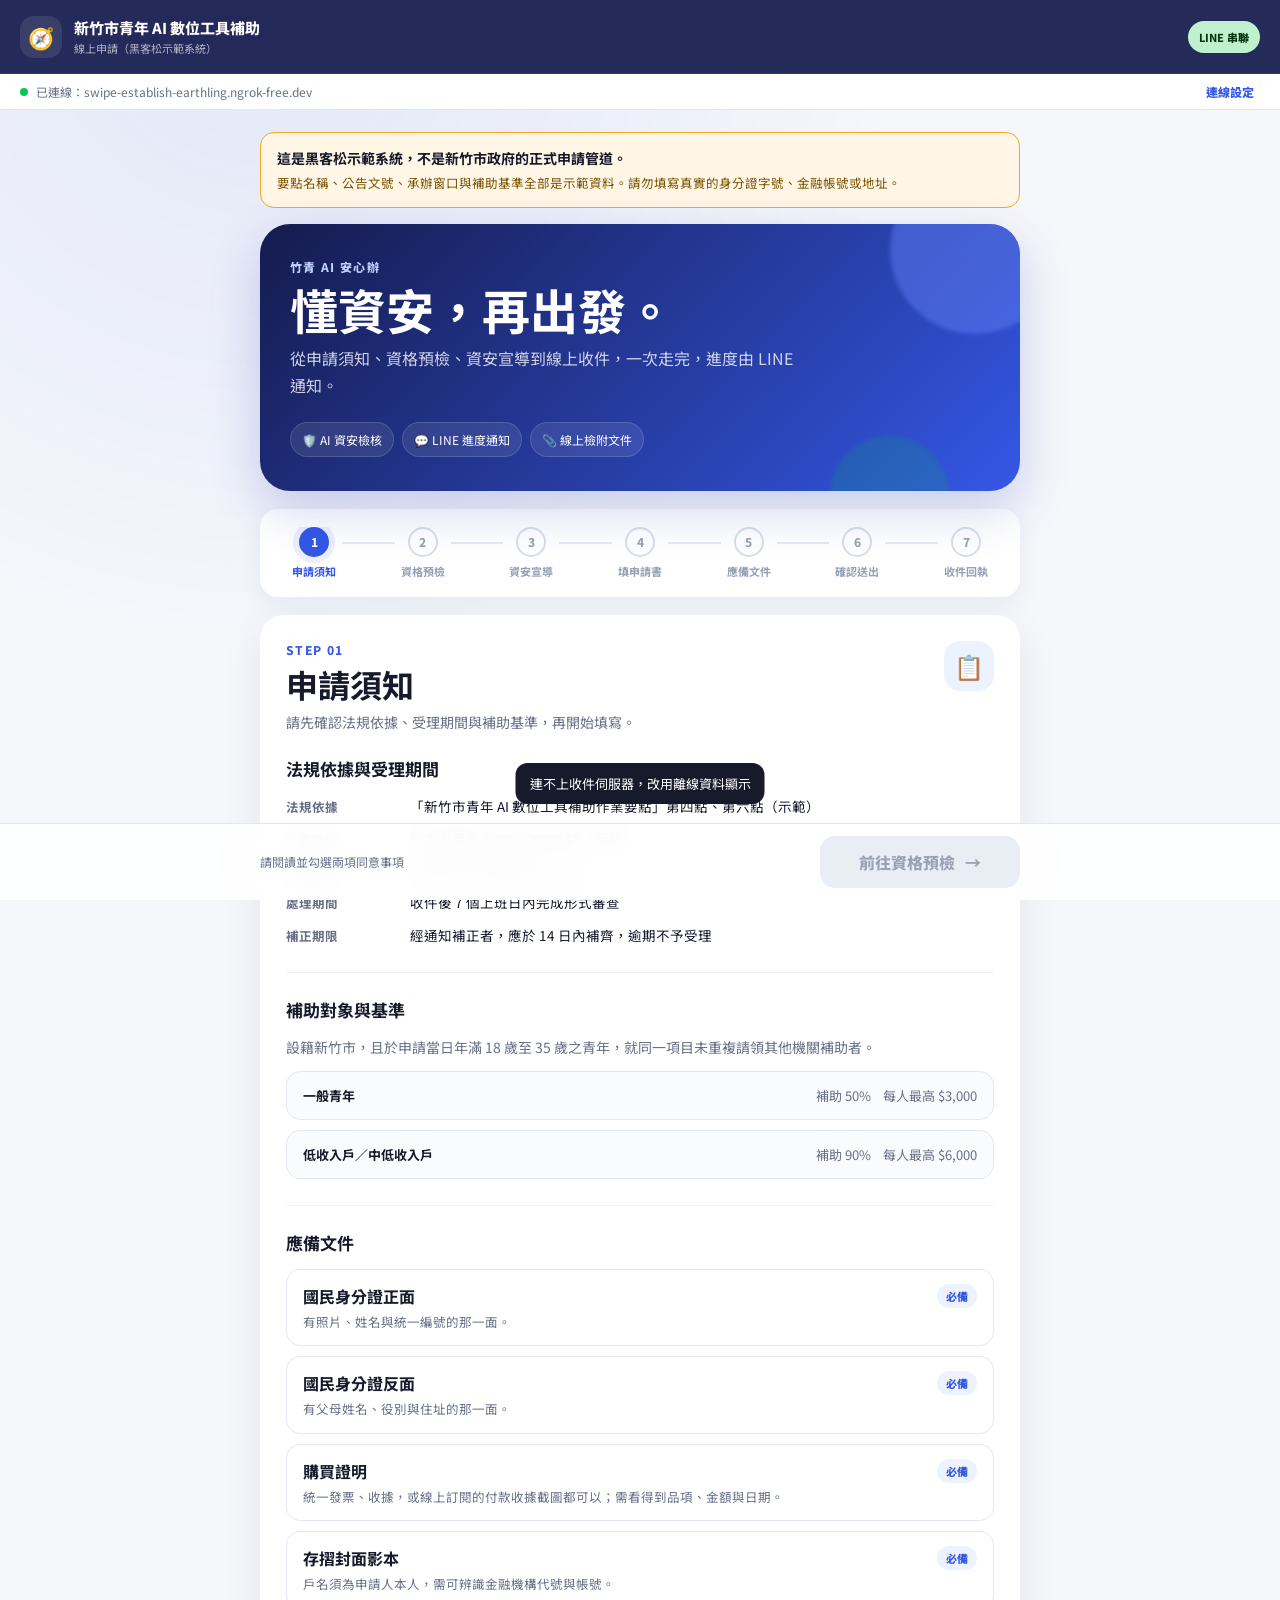
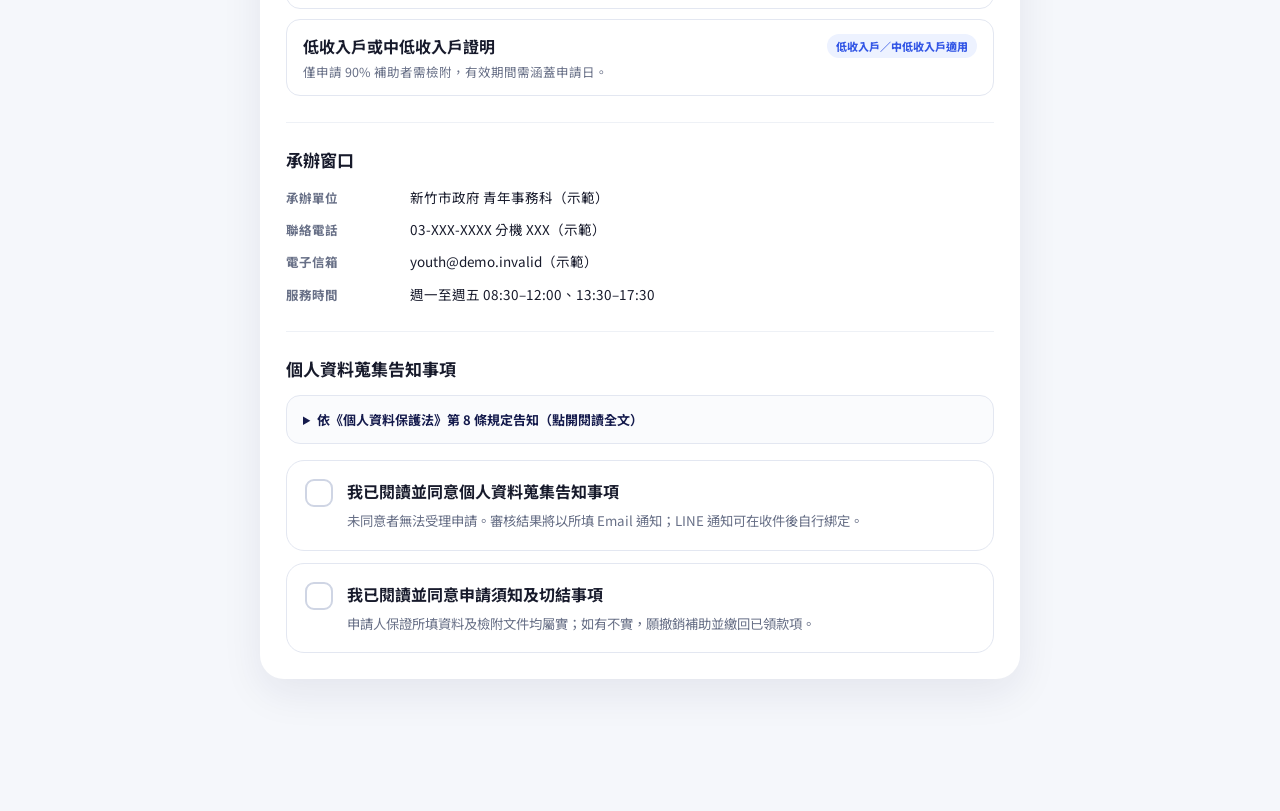
==== subsidy/index.html @ 590ab212 "上傳被伺服器讀過內容退回時，給使用者換一張或堅持送出的路 伺服器現在會讀圖上的文字，判定不是文件就回 422 不收檔。前端要把這件事 講清楚：顯示判讀理由與沒被收下的檔名，並留一個「我確認沒傳錯」的按" ====
<!DOCTYPE html>
<html lang="zh-Hant">
<head>
  <meta charset="UTF-8" />
  <meta name="viewport" content="width=device-width, initial-scale=1.0, viewport-fit=cover" />
  <meta name="theme-color" content="#151B4D" />
  <title>新竹市青年 AI 數位工具補助｜線上申請（示範）</title>
  <link rel="preconnect" href="https://fonts.googleapis.com">
  <link rel="preconnect" href="https://fonts.gstatic.com" crossorigin>
  <link href="https://fonts.googleapis.com/css2?family=Noto+Sans+TC:wght@400;500;600;700;800&display=swap" rel="stylesheet">
  <!-- ?v= 是給 GitHub Pages 用的。它對靜態檔會回 max-age=600，改版後十分鐘內回訪的人
       會拿到「新的 index.html ＋ 快取裡的舊 app.js」：畫面是新的七步流程，跑的卻是舊的
       三步程式，第一頁勾完同意事項按鈕照樣反灰。每次改這兩支檔就把日期一起改掉。 -->
  <link rel="stylesheet" href="./styles.css?v=20260919-ocr-c" />
</head>
<body>
  <div class="app-shell">
    <header class="topbar">
      <div class="brand">
        <div class="brand-mark">🧭</div>
        <div>
          <div class="brand-title">新竹市青年 AI 數位工具補助</div>
          <div class="brand-subtitle">線上申請（黑客松示範系統）</div>
        </div>
      </div>
      <div class="line-pill">LINE 串聯</div>
    </header>

    <!-- 收件伺服器的位址。它跑在承辦端的電腦上、透過 ngrok 對外，網址每次重開都不一樣，
         所以不能寫死在程式裡，要讓現場可以當下改。 -->
    <div class="api-bar">
      <span class="api-dot" id="apiDot"></span>
      <span id="apiStatus">離線展示模式</span>
      <button class="text-btn" id="apiConfigBtn" type="button">連線設定</button>
    </div>

    <main class="main">
      <!-- 這不是新竹市政府的正式服務。這句話放在所有內容之前，而且不可關閉——
           表單長得越像真的，這個提醒就越必要。 -->
      <div class="demo-banner" role="note">
        <strong>這是黑客松示範系統，不是新竹市政府的正式申請管道。</strong>
        <span>要點名稱、公告文號、承辦窗口與補助基準全部是示範資料。請勿填寫真實的身分證字號、金融帳號或地址。</span>
      </div>

      <section class="hero">
        <div class="hero-orb hero-orb-1"></div>
        <div class="hero-orb hero-orb-2"></div>
        <div class="hero-content">
          <div class="eyebrow">竹青 AI 安心辦</div>
          <h1>懂資安，再出發。</h1>
          <p>從申請須知、資格預檢、資安宣導到線上收件，一次走完，進度由 LINE 通知。</p>
          <div class="hero-badges">
            <span>🛡️ AI 資安檢核</span>
            <span>💬 LINE 進度通知</span>
            <span>📎 線上檢附文件</span>
          </div>
        </div>
      </section>

      <section class="progress-card">
        <!-- 七個步驟在手機上放不下，所以這條是可以橫向捲動的，
             而且切換步驟時會把目前這一格捲進視野（見 app.js 的 updateStepper）。 -->
        <div class="stepper" id="stepper">
          <div class="step active" data-step="1">
            <span class="step-dot">1</span>
            <span class="step-label">申請須知</span>
          </div>
          <div class="step-line"></div>
          <div class="step" data-step="2">
            <span class="step-dot">2</span>
            <span class="step-label">資格預檢</span>
          </div>
          <div class="step-line"></div>
          <div class="step" data-step="3">
            <span class="step-dot">3</span>
            <span class="step-label">資安宣導</span>
          </div>
          <div class="step-line"></div>
          <div class="step" data-step="4">
            <span class="step-dot">4</span>
            <span class="step-label">填申請書</span>
          </div>
          <div class="step-line"></div>
          <div class="step" data-step="5">
            <span class="step-dot">5</span>
            <span class="step-label">應備文件</span>
          </div>
          <div class="step-line"></div>
          <div class="step" data-step="6">
            <span class="step-dot">6</span>
            <span class="step-label">確認送出</span>
          </div>
          <div class="step-line"></div>
          <div class="step" data-step="7">
            <span class="step-dot">7</span>
            <span class="step-label">收件回執</span>
          </div>
        </div>
      </section>

      <!-- ================================================================
           STEP 1｜申請須知
           =============================================================== -->
      <section class="panel step-panel active" id="panel-1">
        <div class="panel-header">
          <div>
            <div class="section-kicker">STEP 01</div>
            <h2>申請須知</h2>
            <p>請先確認法規依據、受理期間與補助基準，再開始填寫。</p>
          </div>
          <div class="shield-icon">📋</div>
        </div>

        <div class="form-section">
          <h3>法規依據與受理期間</h3>
          <dl class="fact-list">
            <div><dt>法規依據</dt><dd id="factLegalBasis">—</dd></div>
            <div><dt>公告文號</dt><dd id="factAnnouncement">—</dd></div>
            <div><dt>受理期間</dt><dd id="factWindow">—</dd></div>
            <div><dt>處理期間</dt><dd id="factReviewDays">—</dd></div>
            <div><dt>補正期限</dt><dd id="factCorrection">—</dd></div>
          </dl>
        </div>

        <div class="form-section">
          <h3>補助對象與基準</h3>
          <p class="section-note" id="factEligibility">—</p>
          <div class="grant-table" id="grantTable"></div>
        </div>

        <div class="form-section">
          <h3>應備文件</h3>
          <ul class="doc-brief" id="docBrief"></ul>
        </div>

        <div class="form-section">
          <h3>承辦窗口</h3>
          <dl class="fact-list">
            <div><dt>承辦單位</dt><dd id="factUnit">—</dd></div>
            <div><dt>聯絡電話</dt><dd id="factPhone">—</dd></div>
            <div><dt>電子信箱</dt><dd id="factEmail">—</dd></div>
            <div><dt>服務時間</dt><dd id="factHours">—</dd></div>
          </dl>
        </div>

        <div class="form-section">
          <h3>個人資料蒐集告知事項</h3>
          <!-- 個資法第 8 條規定的五項告知。摺疊起來是為了不讓它把整頁撐長，
               但預設就看得到標題，而且同意勾選在它正下方——不是藏在別的地方。 -->
          <details class="legal-block">
            <summary>依《個人資料保護法》第 8 條規定告知（點開閱讀全文）</summary>
            <ol>
              <li><strong>蒐集之目的：</strong>辦理「新竹市青年 AI 數位工具補助」之資格審查、文件審查、核銷、撥款、統計分析及後續聯繫。</li>
              <li><strong>個人資料之類別：</strong>姓名、國民身分證統一編號、出生年月日、戶籍及通訊地址、行動電話、電子郵件、金融機構帳戶資料，以及申請人自行檢附之證明文件。</li>
              <li><strong>利用之期間、地區、對象及方式：</strong>於上述蒐集目的之存續期間內，在中華民國境內，由承辦機關及其委外單位，以電子或紙本方式處理及利用。</li>
              <li><strong>當事人得行使之權利：</strong>依本法第 3 條規定，得向承辦機關請求查詢、閱覽、製給複製本、補充或更正、停止蒐集處理利用，或請求刪除。</li>
              <li><strong>不提供之影響：</strong>本案件之審查以上述資料為必要，未提供或提供不完整者，將致無法受理申請。</li>
            </ol>
            <p class="legal-note">本頁為示範系統，上述內容僅供展示流程之用，不具法律效力。</p>
          </details>

          <div class="check-list">
            <label class="check-card">
              <input type="checkbox" id="consentPrivacy" />
              <span class="check-box">✓</span>
              <span>
                <strong>我已閱讀並同意個人資料蒐集告知事項</strong>
                <small>未同意者無法受理申請。審核結果將以所填 Email 通知；LINE 通知可在收件後自行綁定。</small>
              </span>
            </label>

            <label class="check-card">
              <input type="checkbox" id="consentTerms" />
              <span class="check-box">✓</span>
              <span>
                <strong>我已閱讀並同意申請須知及切結事項</strong>
                <small>申請人保證所填資料及檢附文件均屬實；如有不實，願撤銷補助並繳回已領款項。</small>
              </span>
            </label>
          </div>
        </div>
      </section>

      <!-- ================================================================
           STEP 2｜資格預檢
           =============================================================== -->
      <section class="panel step-panel" id="panel-2">
        <div class="panel-header">
          <div>
            <div class="section-kicker">STEP 02</div>
            <h2>資格預檢</h2>
            <p>先確認你符合資格，再花時間填整份申請書。</p>
          </div>
          <div class="shield-icon">✅</div>
        </div>

        <div class="form-section">
          <h3>基本條件</h3>
          <div class="form-grid">
            <label class="field">
              <span>出生年月日</span>
              <input id="birthInput" type="date" autocomplete="bday">
              <small class="field-hint" id="ageHint">以申請當日足歲計算。</small>
            </label>
            <label class="field">
              <span>戶籍縣市</span>
              <select id="cityInput">
                <option value="">請選擇</option>
                <option value="新竹市">新竹市</option>
                <option value="__other__">其他縣市</option>
              </select>
              <small class="field-hint">本計畫限設籍新竹市之青年申請。</small>
            </label>
          </div>

          <div class="form-grid" id="districtRow">
            <label class="field">
              <span>戶籍行政區</span>
              <select id="districtInput">
                <option value="">請選擇</option>
              </select>
            </label>
            <div></div>
          </div>
        </div>

        <div class="form-section">
          <h3>切結事項</h3>
          <div class="check-list">
            <label class="check-card">
              <input type="checkbox" id="noDuplicate" />
              <span class="check-box">✓</span>
              <span>
                <strong>未重複請領</strong>
                <small>本人就同一項目未向其他機關（構）申請或領取性質相同之補助。</small>
              </span>
            </label>
          </div>
        </div>

        <div class="eligibility-result" id="eligibilityResult">
          <div class="result-icon">🔎</div>
          <div>
            <span>資格預檢</span>
            <strong id="eligibilityHeadline">請先完成上方欄位</strong>
            <ul class="failure-list" id="eligibilityFailures"></ul>
          </div>
        </div>
      </section>

      <!-- ================================================================
           STEP 3｜資安宣導與 AI 安全三問
           =============================================================== -->
      <section class="panel step-panel" id="panel-3">
        <div class="panel-header">
          <div>
            <div class="section-kicker">STEP 03</div>
            <h2>先花 20 秒，保護你的資料</h2>
            <p>看完宣導並答對 AI 安全三問後，才能進入申請書。</p>
          </div>
          <div class="shield-icon">🛡️</div>
        </div>

        <div class="video-card">
          <div class="video-frame" id="videoFrame">
            <video id="awarenessVideo" playsinline preload="metadata" controls>
              <source src="./assets/security-awareness.mp4?v=20260918-a" type="video/mp4">
            </video>

            <div class="video-placeholder" id="videoPlaceholder">
              <div class="placeholder-mascot">🧭</div>
              <div class="placeholder-title">AI 資安宣導影片</div>
              <div class="placeholder-copy">影片載入失敗（找不到 <strong>assets/security-awareness.mp4</strong>，或網路中斷）。<br>可以先用下面的計時完成這一步。</div>
              <button class="ghost-btn" id="demoPlayBtn" type="button">沒有影片？使用 20 秒 Demo 計時</button>
            </div>

            <!--
              播完之後蓋在影片上的「最後一幀」。<video> 自己播完會停在哪一幀，各家瀏覽器
              並不一致（iOS Safari 退出全螢幕後可能回到第一幀或變黑），所以不靠它——
              ended 時把當下畫面畫進這張 canvas，直接蓋住，畫面就一定凍在那裡。

              位置要排在 placeholder 之後：兩個都是 position:absolute 且沒有 z-index，
              疊放順序就看 DOM 先後，排前面會被 placeholder 蓋掉。
            -->
            <canvas class="video-freeze" id="videoFreeze" hidden></canvas>
          </div>

          <div class="watch-status">
            <div class="watch-copy">
              <span id="watchLabel">尚未完成觀看</span>
              <strong id="watchTimer">00 / 20 秒</strong>
            </div>
            <div class="progress-track">
              <div class="progress-fill" id="watchProgress"></div>
            </div>
          </div>
        </div>

        <div class="form-section">
          <h3>AI 安全三問</h3>
          <p class="quiz-intro">三題都答對才能進入申請書。答錯可以直接改選。</p>

          <!--
            這三個 checkbox 是關卡的真正依據：app.js 讀 `.security-check`，
            三個都打勾才把 state.securityComplete 設成 true。答對第 N 題就由
            security-quiz.js 幫第 N 個打勾並派發 change。

            **刻意保留而不是改 app.js**：草稿存檔（securityChecks 陣列）、
            「重新填寫」的清空、syncFromDom 的重算全部沿用既有路徑，
            測驗層可以整個拿掉而流程不受影響。使用者不會看到它們。
          -->
          <div class="security-gate" hidden>
            <input type="checkbox" class="security-check" tabindex="-1" aria-hidden="true" />
            <input type="checkbox" class="security-check" tabindex="-1" aria-hidden="true" />
            <input type="checkbox" class="security-check" tabindex="-1" aria-hidden="true" />
          </div>

          <ol class="quiz-list" id="securityQuiz">
            <li class="quiz-item" data-answer="B" data-explain="已經公開的內容風險較低；未公開、涉及個資或機密的資料一旦送進公開的 AI 服務，就可能被保存或用於模型訓練。">
              <p class="quiz-question"><span class="quiz-number">第 1 題</span>哪些資料不適合直接上傳公開生成式 AI？</p>
              <div class="quiz-options">
                <label class="quiz-option">
                  <input type="radio" name="securityQuiz1" value="A">
                  <span class="quiz-key" aria-hidden="true">A</span>
                  <span class="quiz-text">已公開的活動文宣</span>
                </label>
                <label class="quiz-option">
                  <input type="radio" name="securityQuiz1" value="B">
                  <span class="quiz-key" aria-hidden="true">B</span>
                  <span class="quiz-text">未公開專案、個資或機密文件</span>
                </label>
                <label class="quiz-option">
                  <input type="radio" name="securityQuiz1" value="C">
                  <span class="quiz-key" aria-hidden="true">C</span>
                  <span class="quiz-text">自己寫的公開貼文</span>
                </label>
              </div>
              <p class="quiz-feedback" role="status"></p>
            </li>

            <li class="quiz-item" data-answer="C" data-explain="速度與介面是使用體驗，不影響風險。真正要先確認的是資料安全、工具來源可信度，以及所屬單位的使用規範。">
              <p class="quiz-question"><span class="quiz-number">第 2 題</span>使用 AI 工具前，最重要的是先確認什麼？</p>
              <div class="quiz-options">
                <label class="quiz-option">
                  <input type="radio" name="securityQuiz2" value="A">
                  <span class="quiz-key" aria-hidden="true">A</span>
                  <span class="quiz-text">AI 回答速度快不快</span>
                </label>
                <label class="quiz-option">
                  <input type="radio" name="securityQuiz2" value="B">
                  <span class="quiz-key" aria-hidden="true">B</span>
                  <span class="quiz-text">介面看起來漂不漂亮</span>
                </label>
                <label class="quiz-option">
                  <input type="radio" name="securityQuiz2" value="C">
                  <span class="quiz-key" aria-hidden="true">C</span>
                  <span class="quiz-text">資料是否安全、工具來源是否可信、使用規範是否清楚</span>
                </label>
              </div>
              <p class="quiz-feedback" role="status"></p>
            </li>

            <li class="quiz-item" data-answer="B" data-explain="AI 的語氣流暢不等於內容正確。重要資訊仍要查證來源，也要確認是否涉及著作權、肖像或商標等授權限制。">
              <p class="quiz-question"><span class="quiz-number">第 3 題</span>AI 產生的內容看起來很完整，可以直接使用嗎？</p>
              <div class="quiz-options">
                <label class="quiz-option">
                  <input type="radio" name="securityQuiz3" value="A">
                  <span class="quiz-key" aria-hidden="true">A</span>
                  <span class="quiz-text">可以，只要 AI 很有信心</span>
                </label>
                <label class="quiz-option">
                  <input type="radio" name="securityQuiz3" value="B">
                  <span class="quiz-key" aria-hidden="true">B</span>
                  <span class="quiz-text">不一定，重要內容仍要查證來源與授權</span>
                </label>
                <label class="quiz-option">
                  <input type="radio" name="securityQuiz3" value="C">
                  <span class="quiz-key" aria-hidden="true">C</span>
                  <span class="quiz-text">可以，只要沒有錯字</span>
                </label>
              </div>
              <p class="quiz-feedback" role="status"></p>
            </li>
          </ol>

          <div class="security-result" id="securityResult">
            <div class="result-icon">🛡️</div>
            <div>
              <span>AI 安全檢核</span>
              <strong>尚未完成</strong>
            </div>
          </div>
        </div>
      </section>

      <!-- ================================================================
           STEP 4｜申請書
           =============================================================== -->
      <section class="panel step-panel" id="panel-4">
        <div class="panel-header">
          <div>
            <div class="section-kicker">STEP 04</div>
            <h2>補助申請書</h2>
            <p>標示 <span class="req-mark">*</span> 者為必填。資料僅用於本案審查。</p>
          </div>
          <div class="line-login">✓ 已透過 LINE 登入</div>
        </div>

        <div class="privacy-callout">
          <span>🔒</span>
          <div>
            <strong>身分證字號、金融帳號與門牌不會被保存</strong>
            <p>伺服器只驗證格式與檢查碼，寫進資料庫的是遮蔽碼（例如 A12****789、700-******5678、新竹市東區○○○）。即使如此，這是示範系統，請填寫假資料。</p>
          </div>
        </div>

        <div class="form-section">
          <h3>申請人基本資料</h3>
          <div class="form-grid">
            <label class="field">
              <span>姓名 <span class="req-mark">*</span></span>
              <input id="nameInput" type="text" placeholder="請輸入姓名" autocomplete="name">
            </label>
            <label class="field">
              <span>國民身分證統一編號 <span class="req-mark">*</span></span>
              <input id="idInput" type="text" placeholder="A123456789" maxlength="10" autocapitalize="characters" spellcheck="false">
              <small class="field-hint" id="idHint">會即時檢查檢查碼，不會被保存。</small>
            </label>
            <label class="field">
              <span>行動電話 <span class="req-mark">*</span></span>
              <input id="phoneInput" type="tel" placeholder="09XX XXX XXX" autocomplete="tel">
            </label>
            <label class="field">
              <span>電子郵件 <span class="req-mark">*</span></span>
              <input id="emailInput" type="email" placeholder="you@example.com" autocomplete="email" spellcheck="false">
            </label>
          </div>
        </div>

        <div class="form-section">
          <h3>戶籍地址</h3>
          <div class="form-grid">
            <label class="field">
              <span>縣市</span>
              <input id="residenceCity" type="text" readonly>
              <small class="field-hint">沿用資格預檢填寫的縣市。</small>
            </label>
            <label class="field">
              <span>行政區</span>
              <input id="residenceDistrict" type="text" readonly>
            </label>
          </div>
          <label class="field field-wide">
            <span>詳細地址（路、段、巷、號、樓） <span class="req-mark">*</span></span>
            <input id="residenceDetail" type="text" placeholder="中央路 100 號 5 樓" autocomplete="street-address">
          </label>
        </div>

        <div class="form-section">
          <h3>通訊地址</h3>
          <div class="check-list">
            <label class="check-card compact">
              <input type="checkbox" id="mailingSame" checked />
              <span class="check-box">✓</span>
              <span><strong>同戶籍地址</strong></span>
            </label>
          </div>

          <div id="mailingFields" hidden>
            <div class="form-grid">
              <label class="field">
                <span>縣市 <span class="req-mark">*</span></span>
                <input id="mailingCity" type="text" placeholder="新竹市">
              </label>
              <label class="field">
                <span>鄉鎮市區 <span class="req-mark">*</span></span>
                <input id="mailingDistrict" type="text" placeholder="東區">
              </label>
            </div>
            <label class="field field-wide">
              <span>詳細地址 <span class="req-mark">*</span></span>
              <input id="mailingDetail" type="text" placeholder="光復路一段 1 號">
            </label>
          </div>
        </div>

        <div class="form-section">
          <h3>撥款帳戶</h3>
          <div class="form-grid">
            <label class="field">
              <span>金融機構代號（3 碼） <span class="req-mark">*</span></span>
              <input id="bankCode" type="text" inputmode="numeric" maxlength="3" placeholder="700">
              <small class="field-hint">例：700 中華郵政、004 臺灣銀行、822 中國信託。</small>
            </label>
            <label class="field">
              <span>帳號（10–16 碼） <span class="req-mark">*</span></span>
              <input id="bankAccount" type="text" inputmode="numeric" maxlength="20" placeholder="0012345678">
              <small class="field-hint" id="bankHint">不會被保存，只留末四碼供承辦核對。</small>
            </label>
          </div>

          <div class="check-list">
            <label class="check-card compact">
              <input type="checkbox" id="bankSelf" />
              <span class="check-box">✓</span>
              <span>
                <strong>本帳戶戶名為申請人本人 <span class="req-mark">*</span></strong>
                <small>補助款僅得匯入申請人本人帳戶。</small>
              </span>
            </label>
          </div>
        </div>

        <div class="form-section">
          <h3>補助身分別</h3>
          <div class="qualification-grid">
            <label class="qual-card active">
              <input type="radio" name="qualification" value="general" checked>
              <div class="qual-top">
                <span class="radio-ui"></span>
                <strong id="qualGeneralLabel">一般青年</strong>
              </div>
              <div class="qual-value" id="qualGeneralRate">補助 50%</div>
              <small id="qualGeneralCap">每人最高 NT$3,000</small>
            </label>

            <label class="qual-card">
              <input type="radio" name="qualification" value="lowincome">
              <div class="qual-top">
                <span class="radio-ui"></span>
                <strong id="qualLowLabel">低收入戶／中低收入戶</strong>
              </div>
              <div class="qual-value" id="qualLowRate">補助 90%</div>
              <small id="qualLowCap">每人最高 NT$6,000</small>
            </label>
          </div>
          <p class="section-note">選擇低收入戶／中低收入戶者，須於下一步檢附有效期間涵蓋申請日的證明文件。</p>
        </div>

        <div class="form-section">
          <h3>補助標的</h3>
          <div class="form-grid">
            <label class="field">
              <span>工具名稱 <span class="req-mark">*</span></span>
              <input id="toolInput" type="text" placeholder="例：Adobe Creative Cloud">
            </label>
            <label class="field">
              <span>購買金額（NT$） <span class="req-mark">*</span></span>
              <input id="amountInput" type="number" min="0" step="100" placeholder="4000">
            </label>
          </div>

          <div class="estimate-card">
            <div>
              <span>預估補助</span>
              <small id="estimateRule">一般青年｜50%，最高 NT$3,000</small>
            </div>
            <strong id="estimateAmount">NT$0</strong>
          </div>
          <p class="section-note">預估金額僅供參考，實際核定金額以承辦機關審查結果為準。</p>
        </div>
      </section>

      <!-- ================================================================
           STEP 5｜應備文件
           =============================================================== -->
      <section class="panel step-panel" id="panel-5">
        <div class="panel-header">
          <div>
            <div class="section-kicker">STEP 05</div>
            <h2>檢附應備文件</h2>
            <p id="uploadLimitNote">支援 JPG、PNG、PDF，單檔最大 5 MB。</p>
          </div>
          <div class="shield-icon">📎</div>
        </div>

        <!-- 缺件不擋送出：政府流程是先收件、再形式審查，缺的走補正。
             所以這裡的訊息是「會通知你補」，不是「不准送出」。 -->
        <div class="info-callout">
          <span>💡</span>
          <div>
            <strong>現在缺件也可以送出</strong>
            <p>收件後會進行形式審查，缺漏文件將另行通知限期補正。先送出可以確定收件時間。</p>
          </div>
        </div>

        <div class="upload-list" id="uploadList"></div>

        <div class="upload-offline" id="uploadOffline" hidden>
          <span>⚠️</span>
          <p>尚未連線到收件伺服器，目前無法上傳檔案。你仍可以繼續送出申請，文件之後再補。</p>
        </div>
      </section>

      <!-- ================================================================
           STEP 6｜確認送出
           =============================================================== -->
      <section class="panel step-panel" id="panel-6">
        <div class="panel-header">
          <div>
            <div class="section-kicker">STEP 06</div>
            <h2>確認申請內容</h2>
            <p>送出後即完成收件，內容需更正請聯繫承辦窗口。</p>
          </div>
          <div class="shield-icon">🔍</div>
        </div>

        <div class="review" id="review"></div>

        <div class="submit-error" id="submitError" hidden>
          <span>⚠️</span>
          <div>
            <strong>尚未送出</strong>
            <p id="submitErrorText"></p>
          </div>
        </div>

        <div class="check-list">
          <label class="check-card">
            <input type="checkbox" id="finalConfirm" />
            <span class="check-box">✓</span>
            <span>
              <strong>我確認以上內容正確無誤</strong>
              <small>申請人保證所填資料及檢附文件均屬實。</small>
            </span>
          </label>
        </div>
      </section>

      <!-- ================================================================
           STEP 7｜收件回執
           =============================================================== -->
      <section class="panel step-panel" id="panel-7">
        <div class="success-wrap">
          <div class="success-icon">✓</div>
          <div class="section-kicker">收件完成</div>
          <h2>已完成收件</h2>
          <p>收件不等於受理。承辦人員完成形式審查後，將透過 LINE 通知審查結果。</p>

          <!-- 收件回執。這一塊是可以列印的（styles.css 的 @media print 只留它）。 -->
          <div class="receipt" id="receipt">
            <div class="receipt-head">
              <div>
                <div class="receipt-title" id="receiptProgram">新竹市青年 AI 數位工具補助</div>
                <div class="receipt-sub">線上申請收件回執（示範）</div>
              </div>
              <div class="receipt-stamp">收件</div>
            </div>

            <dl class="fact-list">
              <div><dt>案件編號</dt><dd><strong id="caseNumber">—</strong> <button id="copyCaseBtn" class="text-btn" type="button">複製</button></dd></div>
              <div><dt>收件時間</dt><dd id="receivedAt">—</dd></div>
              <div><dt>目前狀態</dt><dd id="receiptStatus">—</dd></div>
              <div><dt>預計審查完成</dt><dd id="reviewDue">—</dd></div>
              <div><dt>申請標的</dt><dd id="receiptTool">—</dd></div>
              <div><dt>預估補助金額</dt><dd id="receiptGrant">—</dd></div>
              <div><dt>已收文件</dt><dd id="receiptDocs">—</dd></div>
              <div><dt>尚待補正</dt><dd id="receiptMissing">—</dd></div>
              <div><dt>承辦窗口</dt><dd id="receiptContact">—</dd></div>
            </dl>

            <p class="receipt-note">
              預計審查完成日僅計算上班日，未扣除國定假日，實際以承辦機關通知為準。
              本回執由示範系統產生，不具公文效力。
            </p>
          </div>

          <div class="receipt-actions">
            <button class="secondary-btn" id="printBtn" type="button">列印／存成 PDF</button>
          </div>

          <div class="timeline-card">
            <h3>後續流程</h3>
            <div class="timeline">
              <div class="timeline-row done">
                <span class="timeline-dot">✓</span>
                <div>
                  <strong>已收件</strong>
                  <small>系統已記錄收件時間與案件編號</small>
                </div>
              </div>
              <div class="timeline-row active">
                <span class="timeline-dot"></span>
                <div>
                  <strong>形式審查</strong>
                  <small>承辦人員檢核資格與應備文件；缺件將通知限期補正</small>
                </div>
              </div>
              <div class="timeline-row">
                <span class="timeline-dot"></span>
                <div>
                  <strong>核定與核銷</strong>
                  <small>審查通過後核定補助金額並辦理核銷</small>
                </div>
              </div>
              <div class="timeline-row">
                <span class="timeline-dot"></span>
                <div>
                  <strong>撥款</strong>
                  <small>撥入申請人本人帳戶，並由 LINE 發送通知</small>
                </div>
              </div>
            </div>
          </div>

          <div class="line-notice">
            <span class="line-bubble">LINE</span>
            <div>
              <strong>不用一直回來查</strong>
              <p>在 LINE 上輸入案件編號即可查詢進度；狀態有更新時也會主動通知你。</p>
            </div>
          </div>

          <button class="secondary-btn" id="restartBtn" type="button">重新體驗 Demo</button>
        </div>
      </section>
    </main>

    <footer class="sticky-footer">
      <div class="footer-inner">
        <button class="back-btn" id="backBtn" type="button" hidden>← 上一步</button>
        <div class="footer-status">
          <span id="footerStatus">請先閱讀申請須知並勾選同意</span>
        </div>
        <button class="primary-btn" id="nextBtn" type="button" disabled>
          <span id="nextBtnText">下一步</span>
          <span>→</span>
        </button>
      </div>
    </footer>
  </div>

  <div class="toast" id="toast"></div>

  <!-- 提供 app.js 的 uploadDocument() 所用的 UploadImageCheck。 -->
  <script src="./image-check.js?v=20260919-ocr-c"></script>
  <script src="./app.js?v=20260919-ocr-c"></script>
  <!-- 掛在 app.js 之後：遮蔽層只包住既有的 input，不改值，拿掉也不影響表單流程。 -->
  <script src="./demo-mask.js?v=20260919-ocr-c"></script>
  <!-- 掛在 app.js 之後：只改 STEP 3 的畫面，關卡仍由 app.js 讀 .security-check 決定。 -->
  <script src="./security-quiz.js?v=20260919-ocr-c"></script>
</body>
</html>
---- subsidy/styles.css ----
:root {
  --navy: #151B4D;
  --navy-2: #202A72;
  --blue: #3457E6;
  --blue-2: #2444C8;
  --line: #06C755;
  --bg: #F5F7FB;
  --surface: #FFFFFF;
  --text: #171A2B;
  --muted: #687087;
  --border: #E3E7F1;
  --danger: #E5484D;
  --warning: #F5A623;
  --success-soft: #EAF9F0;
  --blue-soft: #EDF2FF;
  --radius-xl: 24px;
  --radius-lg: 18px;
  --radius-md: 14px;
  --shadow: 0 14px 40px rgba(21, 27, 77, 0.08);
  --shadow-soft: 0 8px 24px rgba(21, 27, 77, 0.06);
}

* { box-sizing: border-box; }

html {
  scroll-behavior: smooth;
  background: var(--bg);
}

body {
  margin: 0;
  font-family: "Noto Sans TC", system-ui, -apple-system, BlinkMacSystemFont, "Segoe UI", sans-serif;
  color: var(--text);
  background:
    radial-gradient(circle at 20% 0%, rgba(52, 87, 230, 0.10), transparent 25%),
    var(--bg);
}

button, input { font: inherit; }
button { cursor: pointer; }

.app-shell {
  min-height: 100vh;
  padding-bottom: 108px;
}

.topbar {
  position: sticky;
  top: 0;
  z-index: 50;
  min-height: 74px;
  display: flex;
  align-items: center;
  justify-content: space-between;
  gap: 16px;
  padding: 14px 20px;
  color: white;
  background: rgba(21, 27, 77, 0.93);
  backdrop-filter: blur(14px);
  border-bottom: 1px solid rgba(255,255,255,0.08);
}

/* 收件伺服器狀態列 */
.api-bar {
  display: flex;
  align-items: center;
  gap: 8px;
  padding: 8px 20px;
  font-size: 12px;
  color: var(--muted);
  background: var(--surface);
  border-bottom: 1px solid var(--border);
}

.api-bar .text-btn { margin-left: auto; font-size: 12px; }

.api-dot {
  width: 8px;
  height: 8px;
  border-radius: 50%;
  background: var(--muted);
  flex: none;
}
.api-dot.online { background: var(--line); }

/* 「這不是正式服務」的橫幅。刻意不做關閉鈕、也不 sticky——
   它要一直在頁面最上面，表單長得越像真的就越必要。 */
.demo-banner {
  display: grid;
  gap: 4px;
  margin-bottom: 16px;
  padding: 14px 16px;
  border-radius: var(--radius-md);
  border: 1px solid var(--warning);
  background: #FFF6E6;
  line-height: 1.6;
}

.demo-banner strong { font-size: 14px; }
.demo-banner span { color: #7A5300; font-size: 12.5px; }

.brand {
  display: flex;
  align-items: center;
  gap: 12px;
  min-width: 0;
}

.brand-mark {
  display: grid;
  place-items: center;
  width: 42px;
  height: 42px;
  border-radius: 14px;
  background: rgba(255,255,255,0.10);
  font-size: 21px;
  flex: 0 0 auto;
}

.brand-title {
  font-size: 15px;
  font-weight: 800;
  white-space: nowrap;
  overflow: hidden;
  text-overflow: ellipsis;
}

.brand-subtitle {
  margin-top: 2px;
  color: rgba(255,255,255,0.65);
  font-size: 11px;
}

.line-pill {
  flex: 0 0 auto;
  padding: 8px 11px;
  border-radius: 999px;
  color: #083516;
  background: #BFF1CF;
  font-size: 11px;
  font-weight: 800;
}

.main {
  width: min(760px, calc(100% - 28px));
  margin: 22px auto 0;
}

.hero {
  position: relative;
  overflow: hidden;
  border-radius: 30px;
  padding: 34px 30px;
  color: white;
  background: linear-gradient(135deg, var(--navy), var(--blue));
  box-shadow: 0 18px 50px rgba(35, 59, 171, 0.22);
}

.hero-content { position: relative; z-index: 2; }

.eyebrow, .section-kicker {
  font-size: 12px;
  font-weight: 800;
  letter-spacing: 0.11em;
  text-transform: uppercase;
}

.hero .eyebrow { color: #BFD0FF; }

.hero h1 {
  margin: 8px 0 8px;
  font-size: clamp(30px, 7vw, 48px);
  line-height: 1.12;
}

.hero p {
  margin: 0;
  max-width: 520px;
  color: rgba(255,255,255,0.78);
  line-height: 1.7;
}

.hero-badges {
  display: flex;
  flex-wrap: wrap;
  gap: 8px;
  margin-top: 22px;
}

.hero-badges span {
  padding: 8px 11px;
  border: 1px solid rgba(255,255,255,0.14);
  border-radius: 999px;
  background: rgba(255,255,255,0.09);
  font-size: 12px;
}

.hero-orb {
  position: absolute;
  border-radius: 50%;
  filter: blur(2px);
  opacity: .4;
}

.hero-orb-1 {
  width: 170px;
  height: 170px;
  right: -40px;
  top: -60px;
  background: #6C89FF;
}

.hero-orb-2 {
  width: 120px;
  height: 120px;
  right: 70px;
  bottom: -65px;
  background: #06C755;
  opacity: .16;
}

.progress-card {
  margin: 18px 0;
  padding: 18px 20px;
  border-radius: var(--radius-lg);
  background: var(--surface);
  box-shadow: var(--shadow-soft);
}

/* 七格在手機上一定放不下，所以讓它橫向捲，並藏掉捲軸——
   目前這一格由 app.js 的 updateStepper() 捲進視野。
   不改成換行是因為換行後步驟之間的連接線會斷在奇怪的地方。 */
.stepper {
  display: flex;
  align-items: center;
  overflow-x: auto;
  scrollbar-width: none;
  -webkit-overflow-scrolling: touch;
}

.stepper::-webkit-scrollbar { display: none; }

.step {
  flex: 0 0 auto;
  min-width: 68px;
  display: flex;
  flex-direction: column;
  align-items: center;
  gap: 6px;
  color: #98A0B5;
  transition: .25s ease;
}

.step-dot {
  display: grid;
  place-items: center;
  width: 30px;
  height: 30px;
  border-radius: 50%;
  border: 2px solid #D8DEEB;
  background: white;
  font-size: 12px;
  font-weight: 800;
  transition: .25s ease;
}

.step-label {
  font-size: 11px;
  font-weight: 700;
  white-space: nowrap;
}

/* flex-basis 不能是 0：容器改成可捲動之後，grow 就不再分配空間，
   basis 0 會讓每條線縮成看不見，七個圓點會黏成一排。 */
.step-line {
  height: 2px;
  flex: 1 0 16px;
  margin: 0 -6px 20px;
  background: #E5E9F2;
  transition: .25s ease;
}

.step.active, .step.done { color: var(--blue); }
.step.active .step-dot {
  border-color: var(--blue);
  color: white;
  background: var(--blue);
  box-shadow: 0 0 0 6px rgba(52,87,230,.10);
}
.step.done .step-dot {
  border-color: var(--line);
  color: white;
  background: var(--line);
}
.step-line.done { background: var(--line); }

.panel {
  display: none;
  margin-bottom: 24px;
  padding: 26px;
  border-radius: var(--radius-xl);
  background: var(--surface);
  box-shadow: var(--shadow);
  animation: panelIn .28s ease;
}

.panel.active { display: block; }

@keyframes panelIn {
  from { opacity: 0; transform: translateY(8px); }
  to { opacity: 1; transform: translateY(0); }
}

.panel-header {
  display: flex;
  align-items: flex-start;
  justify-content: space-between;
  gap: 18px;
  margin-bottom: 22px;
}

.section-kicker { color: var(--blue); }

.panel h2 {
  margin: 6px 0 7px;
  font-size: clamp(24px, 6vw, 32px);
  line-height: 1.25;
}

.panel-header p, .section-note {
  margin: 0;
  color: var(--muted);
  line-height: 1.65;
  font-size: 14px;
}

.shield-icon {
  display: grid;
  place-items: center;
  flex: 0 0 auto;
  width: 50px;
  height: 50px;
  border-radius: 16px;
  background: var(--blue-soft);
  font-size: 24px;
}

.video-card {
  overflow: hidden;
  border-radius: 22px;
  border: 1px solid var(--border);
  background: #101632;
}

.video-frame {
  position: relative;
  aspect-ratio: 9 / 16;
  width: min(100%, 360px);
  margin: 0 auto;
  background: linear-gradient(180deg, #101632, #202A72);
}

.video-frame video {
  /*
    display:block 不是裝飾。<video> 預設是 inline，會坐在文字基線上，底下多出約
    4.5px 的下伸部空間，把 .video-frame 從 aspect-ratio 算出的 640px 撐成 644.5px，
    留一條露出背景漸層的細縫。改成 block 之後外框、影片、定格 canvas 三者尺寸一致。
  */
  display: block;
  width: 100%;
  height: 100%;
  object-fit: cover;
  background: #0C1129;
}

/*
  播完之後的定格畫面。它蓋住整個播放器，包含瀏覽器自己畫的控制列，所以要自己
  收下點擊：按一下就收起來，把控制列還給使用者（想重看的人按第二下播放）。
*/
.video-freeze {
  position: absolute;
  inset: 0;
  width: 100%;
  height: 100%;
  object-fit: cover;
  cursor: pointer;
}

.video-freeze[hidden] { display: none; }

.video-placeholder {
  position: absolute;
  inset: 0;
  display: grid;
  place-content: center;
  gap: 12px;
  padding: 26px;
  text-align: center;
  color: white;
  background:
    radial-gradient(circle at 50% 20%, rgba(52,87,230,.35), transparent 30%),
    linear-gradient(180deg, #101632, #202A72);
}

.placeholder-mascot { font-size: 48px; }
.placeholder-title { font-size: 19px; font-weight: 800; }
.placeholder-copy { color: rgba(255,255,255,.68); font-size: 13px; line-height: 1.7; }

.ghost-btn {
  margin-top: 6px;
  padding: 11px 14px;
  border: 1px solid rgba(255,255,255,.22);
  border-radius: 12px;
  color: white;
  background: rgba(255,255,255,.08);
}

.watch-status {
  padding: 16px;
  background: white;
}

.watch-copy {
  display: flex;
  justify-content: space-between;
  gap: 12px;
  margin-bottom: 10px;
  font-size: 13px;
}

.watch-copy span { color: var(--muted); }
.watch-copy span.done { color: var(--line); font-weight: 700; }
.watch-copy strong { color: var(--navy); }

.progress-track {
  overflow: hidden;
  height: 8px;
  border-radius: 999px;
  background: #EDF0F5;
}

.progress-fill {
  width: 0%;
  height: 100%;
  border-radius: inherit;
  background: linear-gradient(90deg, var(--blue), var(--line));
  transition: width .2s linear;
}

.info-callout, .line-notice {
  display: flex;
  gap: 12px;
  margin-top: 18px;
  padding: 16px;
  border-radius: 16px;
  background: var(--blue-soft);
}

.info-callout p, .line-notice p {
  margin: 4px 0 0;
  color: var(--muted);
  font-size: 13px;
  line-height: 1.55;
}

.check-list {
  display: grid;
  gap: 12px;
}

.check-card {
  position: relative;
  display: flex;
  align-items: flex-start;
  gap: 14px;
  padding: 18px;
  border: 1px solid var(--border);
  border-radius: 18px;
  background: white;
  transition: .2s ease;
  cursor: pointer;
}

.check-card:hover { transform: translateY(-1px); }
.check-card input { position: absolute; opacity: 0; pointer-events: none; }

.check-box {
  display: grid;
  place-items: center;
  flex: 0 0 auto;
  width: 28px;
  height: 28px;
  border-radius: 9px;
  border: 2px solid #CFD5E4;
  color: transparent;
  background: white;
  transition: .2s ease;
}

.check-card strong { display: block; margin-bottom: 4px; }
.check-card small { color: var(--muted); line-height: 1.55; }

.check-card:has(input:checked) {
  border-color: rgba(6,199,85,.35);
  background: var(--success-soft);
}
.check-card input:checked + .check-box {
  border-color: var(--line);
  color: white;
  background: var(--line);
}

/* ---------------------------------------------------------------------------
 * AI 安全三問（security-quiz.js）
 *
 * 沿用 .check-card 的卡片語彙，但選項是單選＋即時對錯。答對綠、答錯紅，
 * 兩者都保留邊框與底色的對比，不只靠顏色——色盲使用者仍看得到 ✓／✕ 與文字回饋。
 * ------------------------------------------------------------------------- */
.quiz-intro {
  margin: -6px 0 14px;
  color: var(--muted);
  font-size: 13px;
  line-height: 1.6;
}

.quiz-list {
  margin: 0;
  padding: 0;
  list-style: none;
  display: grid;
  gap: 18px;
}

.quiz-item {
  padding: 18px;
  border: 1px solid var(--border);
  border-radius: 18px;
  background: white;
  transition: .2s ease;
}

.quiz-item.correct { border-color: rgba(6,199,85,.35); background: var(--success-soft); }
.quiz-item.wrong { border-color: rgba(229,72,77,.3); background: #FDF1F1; }

.quiz-question {
  margin: 0 0 14px;
  font-size: 15px;
  font-weight: 700;
  line-height: 1.6;
  color: var(--navy);
}

.quiz-number {
  display: inline-block;
  margin-right: 10px;
  padding: 3px 9px;
  border-radius: 999px;
  background: var(--blue-soft);
  color: var(--blue);
  font-size: 12px;
  font-weight: 800;
}

.quiz-options { display: grid; gap: 8px; }

.quiz-option {
  position: relative;
  display: flex;
  align-items: flex-start;
  gap: 12px;
  padding: 12px 14px;
  border: 1px solid var(--border);
  border-radius: 14px;
  background: white;
  line-height: 1.55;
  cursor: pointer;
  transition: .18s ease;
}

.quiz-option:hover { border-color: #C6D0EA; }
.quiz-option input { position: absolute; opacity: 0; pointer-events: none; }

/* 鍵盤走到選項時要看得出來——input 被藏起來了，outline 得畫在卡片上。 */
.quiz-option:has(input:focus-visible) {
  border-color: var(--blue);
  box-shadow: 0 0 0 4px rgba(52,87,230,.12);
}

.quiz-key {
  display: grid;
  place-items: center;
  flex: 0 0 auto;
  width: 26px;
  height: 26px;
  border-radius: 8px;
  border: 1px solid var(--border);
  background: #FAFBFD;
  color: var(--muted);
  font-size: 13px;
  font-weight: 800;
}

.quiz-text { font-size: 14px; }

.quiz-option.is-correct {
  border-color: rgba(6,199,85,.45);
  background: var(--success-soft);
}

.quiz-option.is-correct .quiz-key {
  border-color: var(--line);
  background: var(--line);
  color: white;
}

/* ✓／✕ 用 ::after 補在選項尾端，讓對錯不是只有顏色在說話。 */
.quiz-option.is-correct::after {
  content: '✓';
  margin-left: auto;
  color: #0B7A3B;
  font-weight: 800;
}

.quiz-option.is-wrong {
  border-color: rgba(229,72,77,.4);
  background: #FDF1F1;
}

.quiz-option.is-wrong .quiz-key {
  border-color: var(--danger);
  background: var(--danger);
  color: white;
}

.quiz-option.is-wrong::after {
  content: '✕';
  margin-left: auto;
  color: var(--danger);
  font-weight: 800;
}

.quiz-feedback {
  margin: 0;
  font-size: 13px;
  line-height: 1.6;
}

.quiz-feedback:empty { display: none; }
.quiz-item.answered .quiz-feedback { margin-top: 12px; }
.quiz-item.correct .quiz-feedback { color: #0B7A3B; }
.quiz-item.wrong .quiz-feedback { color: var(--danger); }

.security-result {
  display: flex;
  align-items: center;
  gap: 12px;
  margin-top: 18px;
  padding: 16px;
  border-radius: 16px;
  border: 1px solid var(--border);
  background: #FAFBFD;
  transition: .2s ease;
}

.security-result.complete {
  border-color: rgba(6,199,85,.25);
  background: var(--success-soft);
}

.result-icon {
  display: grid;
  place-items: center;
  width: 44px;
  height: 44px;
  border-radius: 14px;
  background: white;
}

.security-result span { display:block; color: var(--muted); font-size: 12px; }
.security-result strong { font-size: 16px; }

.line-login {
  flex: 0 0 auto;
  padding: 9px 12px;
  border-radius: 999px;
  color: #075E2B;
  background: #E6F8EC;
  font-size: 12px;
  font-weight: 800;
}

.form-section + .form-section {
  margin-top: 26px;
  padding-top: 24px;
  border-top: 1px solid #EEF1F6;
}

.form-section h3 {
  margin: 0 0 14px;
  font-size: 17px;
}

.form-grid {
  display: grid;
  grid-template-columns: 1fr 1fr;
  gap: 14px;
}

/* 作者樣式的 display:grid 優先權高於瀏覽器預設的 [hidden]{display:none}，
   不補這條的話 #districtRow（戶籍行政區）在還沒選新竹市時就會露出來。 */
.form-grid[hidden] { display: none; }

.field {
  display: grid;
  gap: 8px;
}

.field span {
  font-size: 13px;
  font-weight: 700;
}

.field input {
  width: 100%;
  height: 52px;
  padding: 0 14px;
  border: 1px solid var(--border);
  border-radius: 14px;
  outline: none;
  background: #FBFCFE;
  transition: .18s ease;
}

.field input:focus,
.field select:focus {
  border-color: var(--blue);
  background: white;
  box-shadow: 0 0 0 4px rgba(52,87,230,.10);
}

.field input[readonly] {
  color: var(--muted);
  background: #F2F4F9;
  cursor: default;
}

.field select {
  width: 100%;
  height: 52px;
  padding: 0 40px 0 14px;
  border: 1px solid var(--border);
  border-radius: 14px;
  outline: none;
  color: inherit;
  background: #FBFCFE
    url("data:image/svg+xml;utf8,<svg xmlns='http://www.w3.org/2000/svg' width='12' height='8'><path d='M1 1l5 5 5-5' fill='none' stroke='%23687087' stroke-width='2' stroke-linecap='round'/></svg>")
    no-repeat right 16px center;
  appearance: none;
  transition: .18s ease;
}

/* 欄位底下的即時提示。同一個位置會輪流顯示說明、錯誤與「將以 A12****789 保存」，
   所以顏色由 app.js 掛 .bad / .good 決定，不是三個不同的元素。 */
.field-hint {
  color: var(--muted);
  font-size: 12px;
  line-height: 1.5;
  font-weight: 400;
}

.field-hint.bad { color: var(--danger); }
.field-hint.good { color: #0B7A3B; }

.field-wide { margin-top: 14px; }

/* 展示用遮蔽層（demo-mask.js）。等寬字型是必要的：遮蔽字串和真正的文字
   必須每個字元同寬，游標位置才不會和畫面上的 * 對不起來。 */
.mask-wrap { position: relative; display: block; }

.mask-wrap input,
.mask-wrap .mask-overlay {
  font-family: ui-monospace, SFMono-Regular, Menlo, Consolas, monospace;
  font-size: 16px;
  font-weight: 400;
  letter-spacing: .06em;
}

.mask-wrap input { display: block; }

.mask-wrap.is-masked input {
  color: transparent;
  -webkit-text-fill-color: transparent;
  caret-color: var(--blue);
}

.mask-wrap .mask-overlay {
  position: absolute;
  inset: 0;
  /* 15px = input 的 14px padding 加上 1px 邊框，讓兩層文字的起點重合。 */
  padding: 0 15px;
  line-height: 50px;
  white-space: pre;
  overflow: hidden;
  pointer-events: none;
  border-radius: 14px;
}

/* .field span 的權重比單一 class 高，不寫成這樣的話標題裡的星號會被它蓋掉。 */
.req-mark,
.field span .req-mark,
.check-card strong .req-mark { color: var(--danger); font-weight: 800; }

/* 只有一行字的勾選卡，例如「同戶籍地址」。 */
.check-card.compact { padding: 14px 16px; align-items: center; }
.check-card.compact strong { margin-bottom: 0; }

/* 個資法第 8 條的五項告知。摺疊起來是為了不把整頁撐長。 */
.legal-block {
  margin-bottom: 16px;
  padding: 14px 16px;
  border: 1px solid var(--border);
  border-radius: var(--radius-md);
  background: #FAFBFD;
}

.legal-block summary {
  cursor: pointer;
  font-size: 13px;
  font-weight: 700;
  color: var(--navy);
}

.legal-block ol {
  margin: 14px 0 0;
  padding-left: 20px;
  color: var(--muted);
  font-size: 13px;
  line-height: 1.75;
}

.legal-block li + li { margin-top: 8px; }
.legal-block strong { color: var(--text); }
.legal-note { margin: 12px 0 0; color: var(--danger); font-size: 12px; }

/* 申請須知與確認頁共用的「標籤 / 值」清單。 */
.fact-list { margin: 0; display: grid; gap: 10px; }

.fact-list > div {
  display: grid;
  grid-template-columns: 112px 1fr;
  gap: 12px;
  align-items: baseline;
}

.fact-list dt {
  color: var(--muted);
  font-size: 12.5px;
  font-weight: 700;
}

.fact-list dd {
  margin: 0;
  font-size: 13.5px;
  line-height: 1.65;
  overflow-wrap: anywhere;
}

.grant-table { display: grid; gap: 10px; margin-top: 12px; }

.grant-row {
  display: grid;
  grid-template-columns: 1fr auto auto;
  gap: 12px;
  align-items: center;
  padding: 14px 16px;
  border: 1px solid var(--border);
  border-radius: var(--radius-md);
  background: #FAFBFD;
  font-size: 13px;
}

.grant-row span { color: var(--muted); white-space: nowrap; }

.doc-brief { margin: 0; padding: 0; list-style: none; display: grid; gap: 10px; }

.doc-brief li {
  display: grid;
  grid-template-columns: 1fr auto;
  gap: 4px 10px;
  padding: 14px 16px;
  border: 1px solid var(--border);
  border-radius: var(--radius-md);
  background: white;
}

.doc-brief small {
  grid-column: 1 / -1;
  color: var(--muted);
  font-size: 12.5px;
  line-height: 1.55;
}

.doc-tag {
  align-self: start;
  padding: 4px 9px;
  border-radius: 999px;
  color: var(--blue);
  background: var(--blue-soft);
  font-size: 11px;
  font-weight: 800;
  white-space: nowrap;
}

/* 資格預檢的結果框。和 .security-result 長得一樣，但多了不符項目清單。 */
.eligibility-result {
  display: flex;
  align-items: flex-start;
  gap: 12px;
  margin-top: 22px;
  padding: 16px;
  border-radius: 16px;
  border: 1px solid var(--border);
  background: #FAFBFD;
  transition: .2s ease;
}

.eligibility-result.complete {
  border-color: rgba(6,199,85,.25);
  background: var(--success-soft);
}

.eligibility-result.bad {
  border-color: rgba(229,72,77,.28);
  background: #FDF0F0;
}

.eligibility-result span { display: block; color: var(--muted); font-size: 12px; }
.eligibility-result strong { font-size: 16px; }

.failure-list {
  margin: 10px 0 0;
  padding-left: 18px;
  color: var(--danger);
  font-size: 13px;
  line-height: 1.65;
}

.failure-list:empty { display: none; }

/* 「這幾個欄位不會被保存」的說明。放在表單最上面，在使用者開始打字之前。 */
.privacy-callout {
  display: flex;
  gap: 12px;
  margin-bottom: 22px;
  padding: 16px;
  border-radius: 16px;
  border: 1px solid rgba(52,87,230,.18);
  background: var(--blue-soft);
}

.privacy-callout p {
  margin: 4px 0 0;
  color: var(--muted);
  font-size: 13px;
  line-height: 1.6;
}

.qualification-grid {
  display: grid;
  grid-template-columns: 1fr 1fr;
  gap: 12px;
}

.qual-card {
  position: relative;
  padding: 18px;
  border: 1px solid var(--border);
  border-radius: 18px;
  background: white;
  transition: .2s ease;
  cursor: pointer;
}

.qual-card input { position:absolute; opacity:0; pointer-events:none; }
.qual-card.active {
  border-color: var(--blue);
  background: var(--blue-soft);
  box-shadow: 0 0 0 4px rgba(52,87,230,.07);
}

.qual-top {
  display:flex;
  align-items:center;
  gap:9px;
}

.radio-ui {
  width:18px;
  height:18px;
  border-radius:50%;
  border:2px solid #C8CFDE;
  background:white;
}

.qual-card.active .radio-ui {
  border:5px solid var(--blue);
}

.qual-value {
  margin-top: 14px;
  color: var(--blue);
  font-size: 24px;
  font-weight: 800;
}

.qual-card small { color: var(--muted); }

.estimate-card {
  display:flex;
  align-items:center;
  justify-content:space-between;
  gap:16px;
  margin-top:14px;
  padding:18px;
  border-radius:18px;
  color:white;
  background: linear-gradient(135deg, var(--navy), var(--blue));
}

.estimate-card span { display:block; font-size:12px; opacity:.8; }
.estimate-card small { display:block; margin-top:4px; opacity:.72; }
.estimate-card strong { font-size:26px; }

/* 應備文件上傳 */

.upload-list { display:grid; gap:12px; margin-top:18px; }

.upload-item {
  display:flex;
  align-items:flex-start;
  gap:14px;
  padding:16px;
  border:1px solid var(--border);
  border-radius:16px;
  background:white;
  transition:.18s ease;
}

.upload-item.ok {
  border-color:rgba(6,199,85,.32);
  background:var(--success-soft);
}

.upload-copy { flex:1; min-width:0; display:grid; gap:4px; }
.upload-copy strong { font-size:15px; }
.upload-copy small { color:var(--muted); font-size:12.5px; line-height:1.55; }
.upload-copy .doc-tag { justify-self:start; }

.upload-file {
  margin-top:6px;
  padding:9px 11px;
  border-radius:10px;
  background:rgba(255,255,255,.75);
  font-size:12.5px;
  overflow-wrap:anywhere;
}

/* 品質預檢沒過。用琥珀色不用紅色——這是提示，使用者仍然可以選擇上傳。 */
.upload-item.flagged { border-color:rgba(245,166,35,.45); background:rgba(245,166,35,.06); }

.upload-warning {
  margin-top:8px;
  padding:11px 12px;
  display:grid;
  gap:4px;
  justify-items:start;
  border-radius:10px;
  border:1px solid rgba(245,166,35,.35);
  background:rgba(255,255,255,.8);
}

.upload-warning strong { font-size:13px; color:#8A5A00; line-height:1.5; }
.upload-warning small { font-size:12.5px; }
.upload-warning-file { overflow-wrap:anywhere; }
/* 兩個「仍要使用」的按鈕長一樣：一個是瀏覽器看畫質退的，一個是伺服器讀內容退的，
   對使用者來說是同一件事，沒有理由看起來不同。 */
.upload-warning .upload-anyway,
.upload-warning .review-anyway { margin-top:2px; font-size:12.5px; }

.upload-error {
  margin-top:6px;
  color:var(--danger);
  font-size:12.5px;
  line-height:1.5;
}

/* 同一個框也拿來顯示「上傳中…」，那不是錯誤，不該是紅的。 */
.upload-error.pending { color:var(--muted); }

.upload-actions {
  flex:0 0 auto;
  display:grid;
  gap:6px;
  justify-items:stretch;
}

/* .ghost-btn 原本是深色影片區塊上的按鈕，在白底這裡要換一套顏色。 */
.upload-pick {
  margin:0;
  padding:11px 14px;
  border:1px solid var(--blue);
  border-radius:12px;
  color:var(--blue);
  background:white;
  font-size:13px;
  font-weight:800;
  text-align:center;
  cursor:pointer;
}

.upload-actions .text-btn { font-size:12px; }

.upload-offline {
  display:flex;
  gap:10px;
  margin-top:16px;
  padding:14px 16px;
  border:1px solid var(--warning);
  border-radius:var(--radius-md);
  background:#FFF6E6;
}

.upload-offline p { margin:0; font-size:13px; line-height:1.6; }

/* display:flex 是作者樣式，優先權高於瀏覽器預設的 [hidden]{display:none}，
   不補這條的話連上伺服器時這塊警告會空著露出來。 */
.upload-offline[hidden] { display:none; }

/* 確認頁 */

.review { display:grid; gap:18px; }

.review-group {
  padding:18px;
  border:1px solid var(--border);
  border-radius:16px;
  background:#FAFBFD;
}

.review-group h3 { margin:0 0 14px; font-size:15px; }
.review-note { margin:12px 0 0; color:var(--muted); font-size:12.5px; line-height:1.55; }

.review-docs { margin:0; padding:0; list-style:none; display:grid; gap:10px; }

.review-docs li {
  display:flex;
  align-items:flex-start;
  gap:10px;
  font-size:13.5px;
}

.review-docs li > span { flex:0 0 auto; font-weight:800; }
.review-docs li.ok > span { color:var(--line); }
.review-docs li.missing > span { color:var(--warning); }
.review-docs small { display:block; margin-top:2px; color:var(--muted); font-size:12.5px; }

.submit-error {
  display:flex;
  gap:12px;
  margin-top:18px;
  padding:16px;
  border:1px solid rgba(229,72,77,.35);
  border-radius:16px;
  background:#FDF0F0;
}

.submit-error p { margin:4px 0 0; font-size:13px; line-height:1.6; }
.submit-error[hidden] { display:none; }

.success-wrap {
  max-width: 580px;
  margin: 0 auto;
  text-align:center;
}

.success-icon {
  display:grid;
  place-items:center;
  width:72px;
  height:72px;
  margin:0 auto 16px;
  border-radius:24px;
  color:white;
  background:var(--line);
  font-size:32px;
  font-weight:800;
  box-shadow:0 14px 34px rgba(6,199,85,.22);
}

.success-wrap > p {
  margin:8px auto 0;
  max-width:460px;
  color:var(--muted);
  line-height:1.65;
}

/* 收件回執。這一塊是唯一會被列印出來的東西（見檔尾的 @media print）。 */
.receipt {
  margin-top:22px;
  padding:22px;
  border:1px solid var(--border);
  border-radius:18px;
  background:white;
  text-align:left;
}

.receipt-head {
  display:flex;
  align-items:flex-start;
  justify-content:space-between;
  gap:16px;
  padding-bottom:16px;
  margin-bottom:18px;
  border-bottom:2px solid var(--navy);
}

.receipt-title { color:var(--navy); font-size:16px; font-weight:800; line-height:1.4; }
.receipt-sub { margin-top:4px; color:var(--muted); font-size:12px; }

/* 仿公文的收件戳。刻意用示範用的橘色而不是紅色，少一分被誤認成真章的機會。 */
.receipt-stamp {
  flex:0 0 auto;
  padding:8px 12px;
  border:2px solid var(--warning);
  border-radius:8px;
  color:var(--warning);
  font-size:13px;
  font-weight:900;
  letter-spacing:.15em;
  transform:rotate(-6deg);
}

.receipt .fact-list > div { grid-template-columns:104px 1fr; }
.receipt .fact-list dd strong { color:var(--navy); font-size:17px; }
.receipt .text-btn { margin-left:8px; font-size:12px; }

.receipt-note {
  margin:18px 0 0;
  padding-top:14px;
  border-top:1px solid var(--border);
  color:var(--muted);
  font-size:12px;
  line-height:1.65;
}

.receipt-actions { margin-top:4px; }

#line-binding {
  display:block;
  margin:18px 0 0;
}

.line-bind-btn {
  display:flex;
  align-items:center;
  justify-content:center;
  min-height:50px;
  width:100%;
  padding:0 18px;
  border-radius:14px;
  color:white;
  background:#06C755;
  box-shadow:0 10px 22px rgba(6,199,85,.2);
  font-weight:800;
  text-decoration:none;
}

.line-bind-btn:hover { background:#05B84E; }

/* LIFF 出狀況時的退路連結。刻意做得比主按鈕弱很多——它不該和一鍵綁定搶注意力。 */
.line-bind-fallback {
  display:block;
  margin-top:10px;
  color:var(--muted, #667);
  font-size:.82rem;
  text-align:center;
  text-decoration:underline;
}

/* ---------------------------------------------------------------------------
 * LIFF 綁定頁（line-bind.html）
 *
 * 這一頁多半在 LINE App 的內建瀏覽器裡開，畫面很窄而且只有一件事要做，
 * 所以不沿用申請頁的多欄版面，單獨給一組置中的卡片樣式。
 * ------------------------------------------------------------------------- */

.bind-shell {
  display:flex;
  align-items:center;
  justify-content:center;
  min-height:100vh;
  padding:24px 18px;
}

.bind-card {
  width:100%;
  max-width:420px;
  padding:28px 24px;
  border-radius:20px;
  background:white;
  box-shadow:0 18px 44px rgba(15,23,42,.12);
  text-align:center;
}

.bind-brand {
  margin:0 0 6px;
  color:#06C755;
  font-size:.8rem;
  font-weight:900;
  letter-spacing:.08em;
}

.bind-title { margin:0 0 10px; font-size:1.3rem; line-height:1.4; }
.bind-text { margin:0; color:var(--muted, #667); line-height:1.7; }

.bind-actions {
  display:flex;
  flex-direction:column;
  gap:10px;
  margin-top:20px;
}

.bind-btn {
  display:flex;
  align-items:center;
  justify-content:center;
  min-height:50px;
  padding:0 18px;
  border:0;
  border-radius:14px;
  color:white;
  background:#06C755;
  font-family:inherit;
  font-size:1rem;
  font-weight:800;
  text-decoration:none;
  cursor:pointer;
}

.bind-btn-ghost {
  color:var(--muted, #667);
  background:transparent;
  border:1px solid var(--border, #dde);
}

.bind-note {
  margin:22px 0 0;
  color:var(--muted, #889);
  font-size:.78rem;
  line-height:1.6;
}

.text-btn {
  border:0;
  color:var(--blue);
  background:transparent;
  font-weight:800;
}

.timeline-card {
  margin-top:16px;
  padding:20px;
  border:1px solid var(--border);
  border-radius:18px;
  text-align:left;
}

.timeline-card h3 { margin:0 0 16px; }

.timeline-row {
  position:relative;
  display:flex;
  gap:13px;
  padding-bottom:18px;
}

.timeline-row:last-child { padding-bottom:0; }

.timeline-row::after {
  content:"";
  position:absolute;
  left:13px;
  top:28px;
  bottom:0;
  width:2px;
  background:#E4E8F1;
}
.timeline-row:last-child::after { display:none; }

.timeline-dot {
  position:relative;
  z-index:2;
  display:grid;
  place-items:center;
  width:28px;
  height:28px;
  flex:0 0 auto;
  border-radius:50%;
  border:2px solid #CBD2E2;
  background:white;
  color:white;
  font-size:12px;
}

.timeline-row.done .timeline-dot { border-color:var(--line); background:var(--line); }
.timeline-row.active .timeline-dot {
  border:7px solid var(--blue);
  box-shadow:0 0 0 5px rgba(52,87,230,.10);
}

.timeline-row strong { display:block; margin-top:3px; }
.timeline-row small { display:block; margin-top:3px; color:var(--muted); line-height:1.45; }

.line-notice { text-align:left; background:#EAF9F0; }

.line-bubble {
  display:grid;
  place-items:center;
  flex:0 0 auto;
  width:48px;
  height:48px;
  border-radius:16px;
  color:white;
  background:var(--line);
  font-size:11px;
  font-weight:900;
}

.secondary-btn {
  width:100%;
  min-height:52px;
  margin-top:16px;
  border:1px solid var(--border);
  border-radius:14px;
  color:var(--navy);
  background:white;
  font-weight:800;
}

.sticky-footer {
  position:fixed;
  z-index:60;
  left:0;
  right:0;
  bottom:0;
  padding:12px 16px calc(12px + env(safe-area-inset-bottom));
  border-top:1px solid rgba(221,226,238,.8);
  background:rgba(255,255,255,.90);
  backdrop-filter:blur(14px);
}

.footer-inner {
  width:min(760px, 100%);
  margin:0 auto;
  display:flex;
  align-items:center;
  justify-content:space-between;
  gap:14px;
}

.footer-status {
  flex:1;
  min-width:0;
  color:var(--muted);
  font-size:12px;
  line-height:1.45;
}

/* 上一步。七個步驟沒有回頭路的話，使用者發現第二步填錯就只能整份重來。 */
.back-btn {
  flex:0 0 auto;
  min-height:52px;
  padding:0 14px;
  border:1px solid var(--border);
  border-radius:15px;
  color:var(--muted);
  background:white;
  font-size:13px;
  font-weight:800;
}

.back-btn[hidden] { display:none; }

.primary-btn {
  min-width:200px;
  min-height:52px;
  display:flex;
  align-items:center;
  justify-content:center;
  gap:10px;
  padding:0 20px;
  border:0;
  border-radius:15px;
  color:white;
  background:linear-gradient(135deg, var(--blue), var(--blue-2));
  box-shadow:0 10px 22px rgba(52,87,230,.22);
  font-weight:800;
  transition:.16s ease;
}

.primary-btn:hover:not(:disabled) { transform:translateY(-1px); }
.primary-btn:active:not(:disabled) { transform:scale(.98); }
.primary-btn:disabled {
  cursor:not-allowed;
  color:#99A1B5;
  background:#E9EDF4;
  box-shadow:none;
}

.toast {
  position:fixed;
  z-index:100;
  left:50%;
  bottom:96px;
  transform:translate(-50%, 10px);
  padding:11px 14px;
  border-radius:12px;
  color:white;
  background:#171A2B;
  font-size:13px;
  opacity:0;
  pointer-events:none;
  transition:.2s ease;
}

.toast.show {
  opacity:1;
  transform:translate(-50%, 0);
}

@media (max-width: 640px) {
  .topbar { padding: 12px 14px; }
  .brand-title { font-size: 13px; max-width: 220px; }
  .brand-subtitle { display:none; }
  .line-pill { font-size:10px; padding:7px 9px; }

  .main {
    width:min(100% - 20px, 760px);
    margin-top:14px;
  }

  .hero {
    padding:26px 20px;
    border-radius:24px;
  }

  .progress-card { padding:14px 10px; }
  .step { min-width:56px; }
  .step-label { font-size:10px; }
  .step-line { margin-left:-8px; margin-right:-8px; }

  .demo-banner { padding:12px 14px; }
  .fact-list > div,
  .receipt .fact-list > div { grid-template-columns:1fr; gap:2px; }
  .grant-row { grid-template-columns:1fr; gap:4px; }

  .upload-item { flex-direction:column; }
  .upload-actions { width:100%; grid-auto-flow:column; grid-auto-columns:1fr; gap:10px; }

  .receipt { padding:18px 16px; }
  .receipt-head { flex-direction:column-reverse; align-items:flex-start; }
  .receipt-stamp { align-self:flex-end; }

  .panel {
    padding:20px 16px;
    border-radius:22px;
  }

  .panel-header { flex-direction:column; }
  .shield-icon { display:none; }
  .line-login { align-self:flex-start; }

  .form-grid,
  .qualification-grid {
    grid-template-columns:1fr;
  }

  .estimate-card {
    align-items:flex-start;
    flex-direction:column;
  }

  .footer-inner { gap:10px; }
  .footer-status { display:none; }
  .primary-btn { width:100%; min-width:0; }
}

@media (max-width: 420px) {
  .brand-mark { width:38px; height:38px; }
  .line-pill { display:none; }
  .step { min-width:49px; }
  .step-label { font-size:9px; }
  .panel h2 { font-size:24px; }
  .back-btn { padding:0 11px; font-size:12px; }
}

/* ---------------------------------------------------------------------------
 * 列印
 *
 * 申請人常會把收件回執印下來或存成 PDF 存查，所以列印時只留回執本身：
 * 頁首、步驟列、固定在底部的按鈕列印出來只是浪費紙，而且會蓋住內容。
 *
 * 用 visibility 而不是 display:none 把整頁藏起來——後者會讓 #receipt
 * 連同祖先一起消失，再怎麼設定也救不回來。
 * ------------------------------------------------------------------------- */
@media print {
  body { background:white; }
  body * { visibility:hidden; }

  #receipt, #receipt * { visibility:visible; }

  #receipt {
    position:absolute;
    left:0;
    top:0;
    width:100%;
    margin:0;
    padding:0;
    border:0;
  }

  /* 複製鈕在紙上按不動。 */
  #copyCaseBtn { display:none; }

  .topbar, .api-bar, .sticky-footer, .toast { display:none !important; }
  .app-shell { padding-bottom:0; }
}
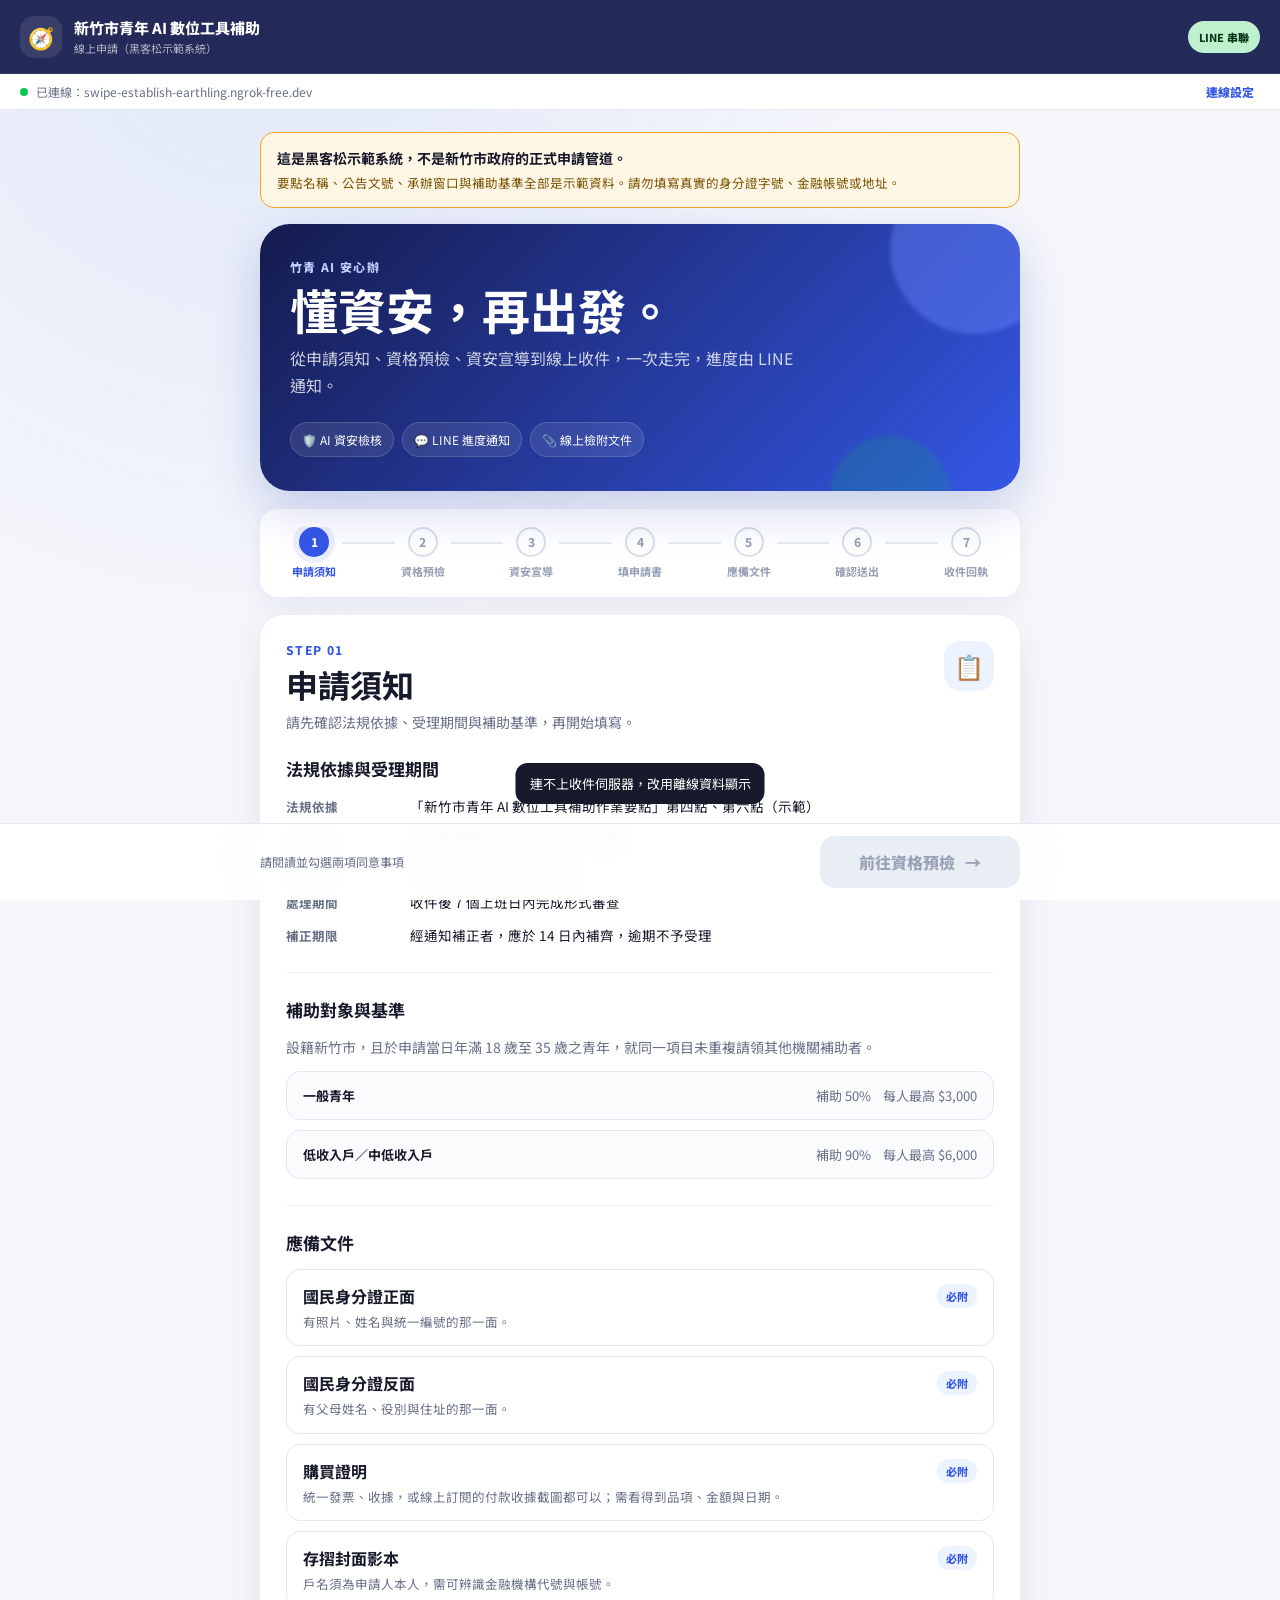
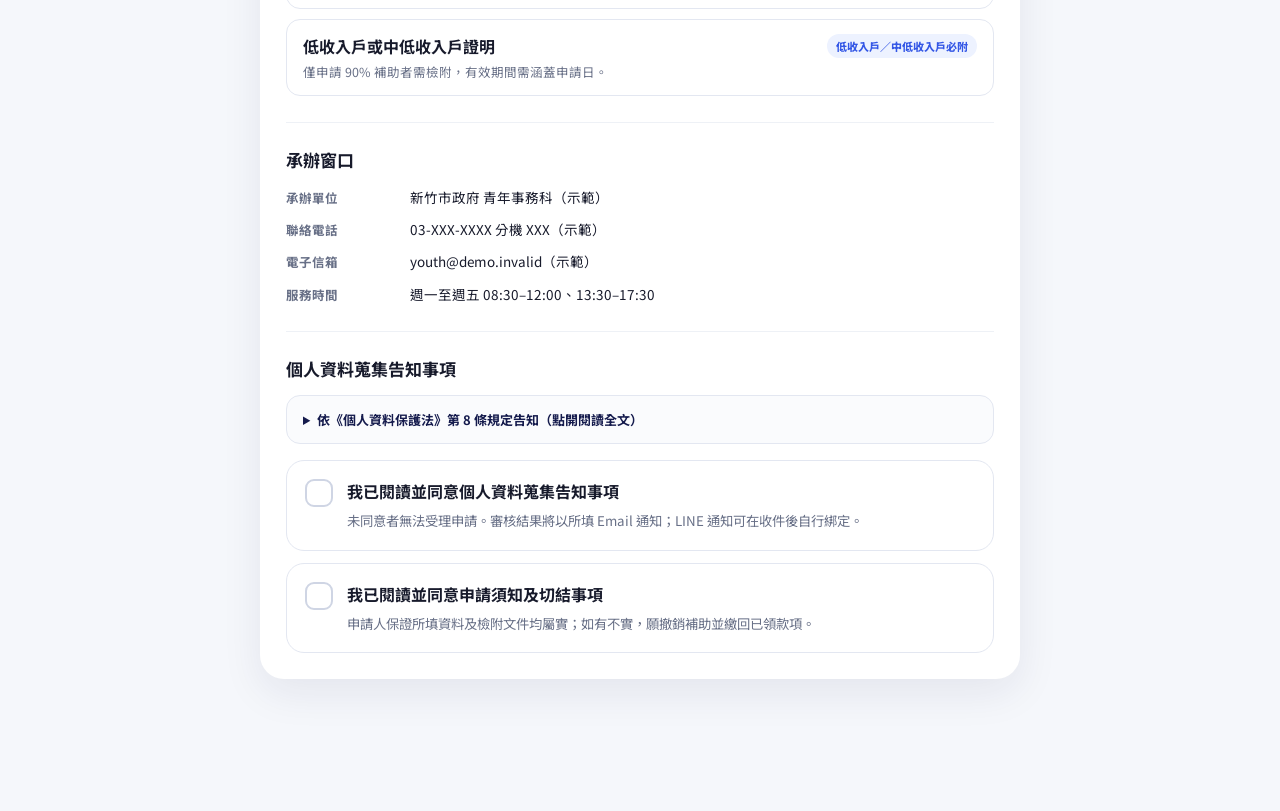
==== commit 346d26b8: "應備文件改成全部必附，照片沒通過檢查就不收" ====
--- a/subsidy/index.html
+++ b/subsidy/index.html
@@ -11,7 +11,7 @@
   <!-- ?v= 是給 GitHub Pages 用的。它對靜態檔會回 max-age=600，改版後十分鐘內回訪的人
        會拿到「新的 index.html ＋ 快取裡的舊 app.js」：畫面是新的七步流程，跑的卻是舊的
        三步程式，第一頁勾完同意事項按鈕照樣反灰。每次改這兩支檔就把日期一起改掉。 -->
-  <link rel="stylesheet" href="./styles.css?v=20260919-ocr-c" />
+  <link rel="stylesheet" href="./styles.css?v=20260919-strict-a" />
 </head>
 <body>
   <div class="app-shell">
@@ -574,13 +574,13 @@
           <div class="shield-icon">📎</div>
         </div>
 
-        <!-- 缺件不擋送出：政府流程是先收件、再形式審查，缺的走補正。
-             所以這裡的訊息是「會通知你補」，不是「不准送出」。 -->
+        <!-- 2026-09-19 改為缺件擋送出。原本是「先收件、缺的走補正」，
+             現在下面這一格的每一份文件都必填，少一件就不能進確認頁。 -->
         <div class="info-callout">
           <span>💡</span>
           <div>
-            <strong>現在缺件也可以送出</strong>
-            <p>收件後會進行形式審查，缺漏文件將另行通知限期補正。先送出可以確定收件時間。</p>
+            <strong>以下文件全部必附</strong>
+            <p>每一份都要上傳、而且要通過照片檢查，才能進入確認頁。照片太暗、模糊或解析度不足會亮橘燈，請重拍一張再上傳。</p>
           </div>
         </div>
 
@@ -588,7 +588,7 @@
 
         <div class="upload-offline" id="uploadOffline" hidden>
           <span>⚠️</span>
-          <p>尚未連線到收件伺服器，目前無法上傳檔案。你仍可以繼續送出申請，文件之後再補。</p>
+          <p>尚未連線到收件伺服器，目前無法上傳檔案。所有文件都必須上傳才能送出，請先連上收件伺服器。</p>
         </div>
       </section>
 
@@ -683,7 +683,7 @@
                 <span class="timeline-dot"></span>
                 <div>
                   <strong>形式審查</strong>
-                  <small>承辦人員檢核資格與應備文件；缺件將通知限期補正</small>
+                  <small>承辦人員檢核資格與應備文件；文件不清楚時將通知限期補正</small>
                 </div>
               </div>
               <div class="timeline-row">
@@ -733,11 +733,11 @@
   <div class="toast" id="toast"></div>
 
   <!-- 提供 app.js 的 uploadDocument() 所用的 UploadImageCheck。 -->
-  <script src="./image-check.js?v=20260919-ocr-c"></script>
-  <script src="./app.js?v=20260919-ocr-c"></script>
+  <script src="./image-check.js?v=20260919-strict-a"></script>
+  <script src="./app.js?v=20260919-strict-a"></script>
   <!-- 掛在 app.js 之後：遮蔽層只包住既有的 input，不改值，拿掉也不影響表單流程。 -->
-  <script src="./demo-mask.js?v=20260919-ocr-c"></script>
+  <script src="./demo-mask.js?v=20260919-strict-a"></script>
   <!-- 掛在 app.js 之後：只改 STEP 3 的畫面，關卡仍由 app.js 讀 .security-check 決定。 -->
-  <script src="./security-quiz.js?v=20260919-ocr-c"></script>
+  <script src="./security-quiz.js?v=20260919-strict-a"></script>
 </body>
 </html>
--- a/subsidy/styles.css
+++ b/subsidy/styles.css
@@ -1065,7 +1065,9 @@
   overflow-wrap:anywhere;
 }
 
-/* 品質預檢沒過。用琥珀色不用紅色——這是提示，使用者仍然可以選擇上傳。 */
+/* 檢查沒過就亮橘燈，檔案不會被收下（2026-09-19 起沒有「仍要上傳」的出口）。
+   仍然用琥珀色不用紅色：紅色在這個介面代表「上傳失敗、可以再試一次」，
+   而這裡是「檔案本身要換一張」，兩件事要分得出來。 */
 .upload-item.flagged { border-color:rgba(245,166,35,.45); background:rgba(245,166,35,.06); }
 
 .upload-warning {
@@ -1082,10 +1084,9 @@
 .upload-warning strong { font-size:13px; color:#8A5A00; line-height:1.5; }
 .upload-warning small { font-size:12.5px; }
 .upload-warning-file { overflow-wrap:anywhere; }
-/* 兩個「仍要使用」的按鈕長一樣：一個是瀏覽器看畫質退的，一個是伺服器讀內容退的，
-   對使用者來說是同一件事，沒有理由看起來不同。 */
-.upload-warning .upload-anyway,
-.upload-warning .review-anyway { margin-top:2px; font-size:12.5px; }
+/* 取代原本兩個「仍要上傳／仍要使用」按鈕的那一行字。做成深一點的琥珀色粗體，
+   因為這是整段警告裡唯一告訴使用者「接下來要做什麼」的句子。 */
+.upload-warning-block { margin-top:2px; color:#8A5A00; font-weight:700; }
 
 .upload-error {
   margin-top:6px;
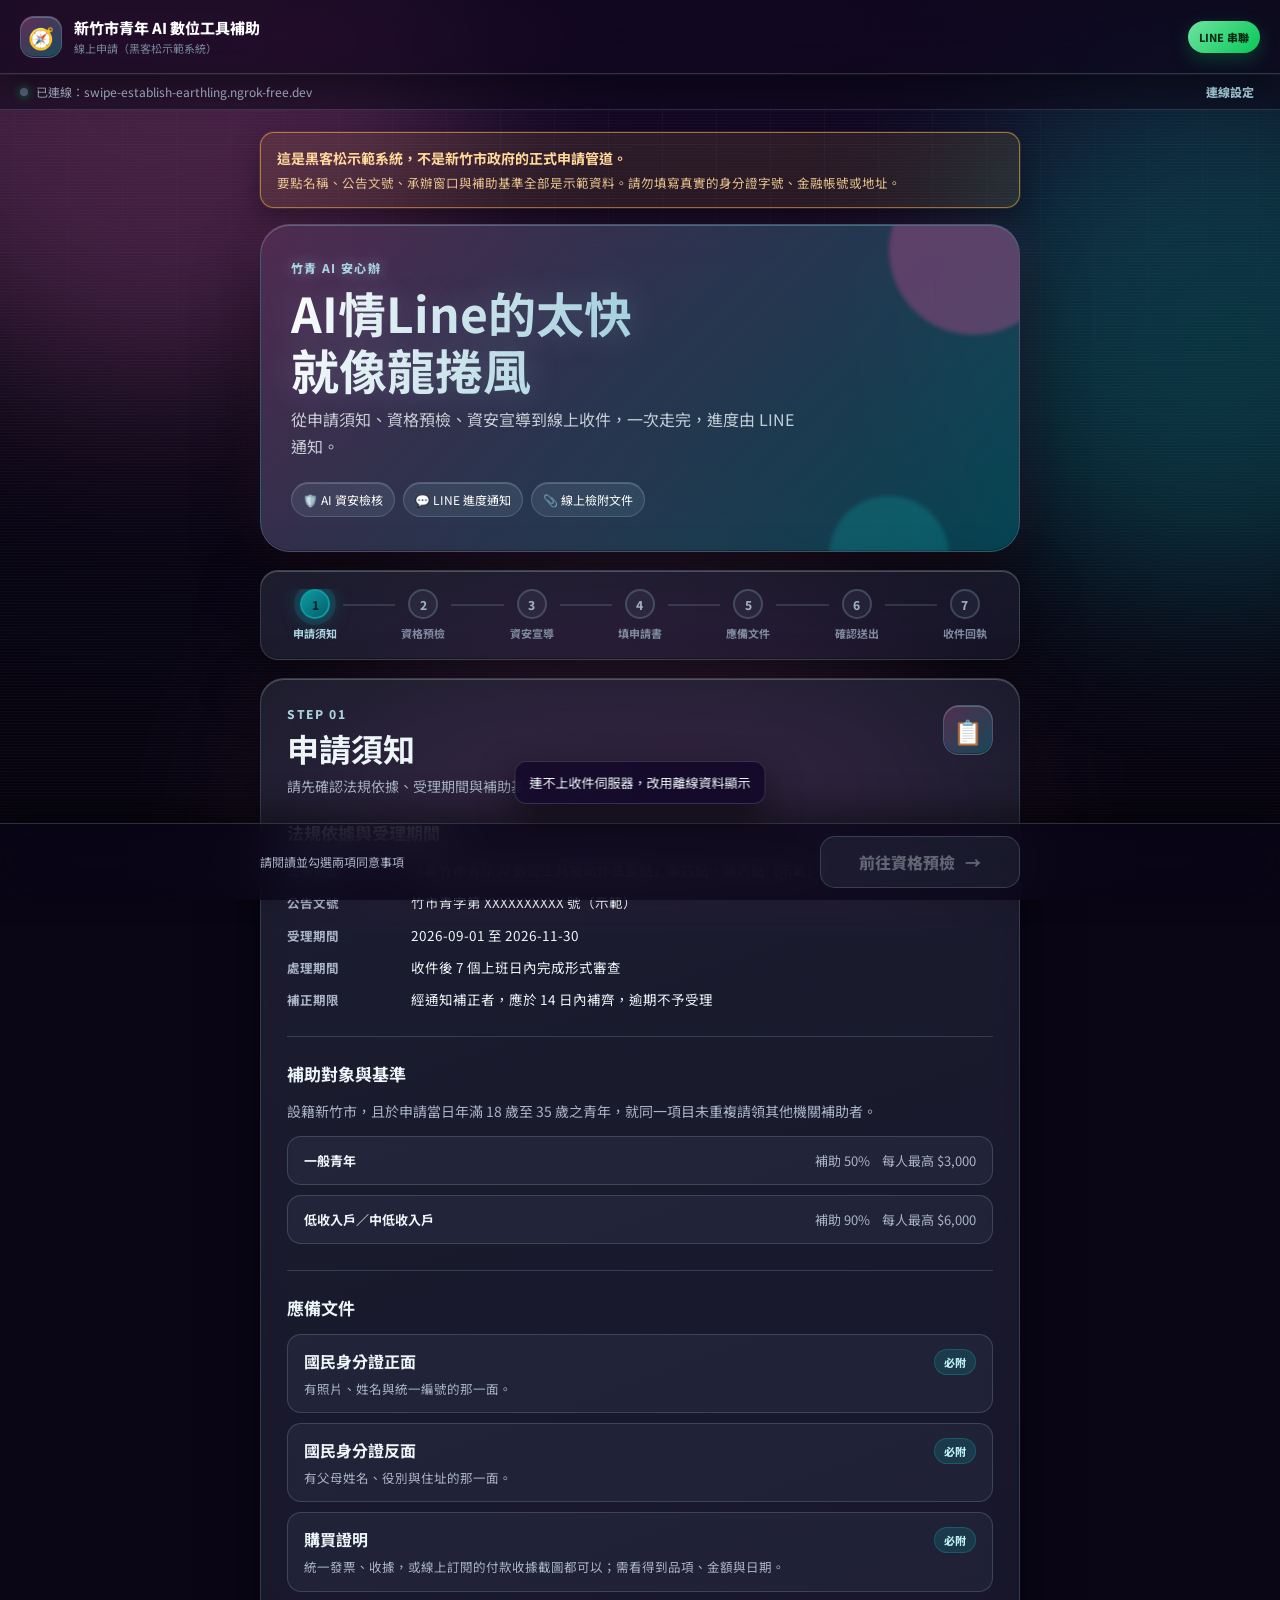
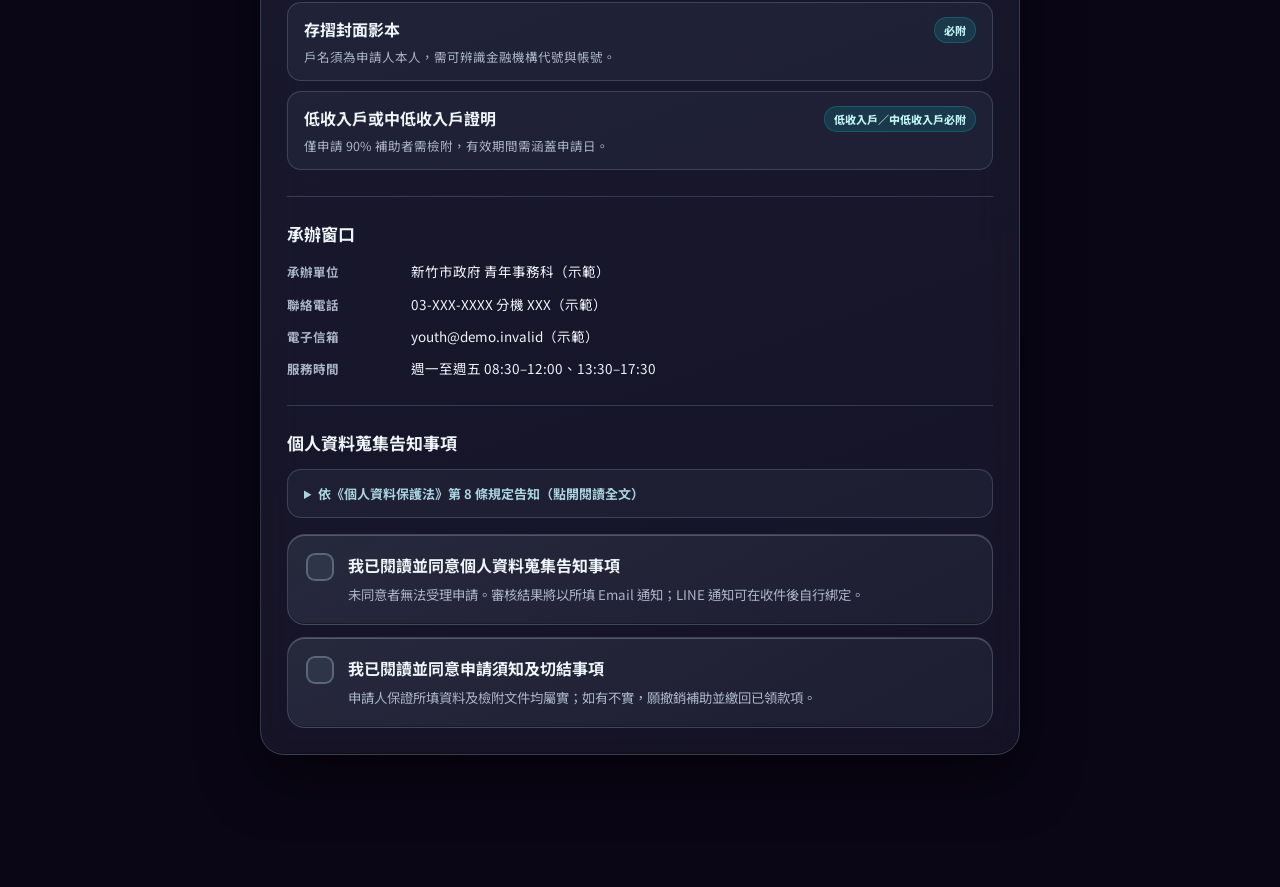
==== commit eff5cc64: "申請頁換成賽博龐克底色與 liquid glass 欄位 配色改用紫水晶色票（#61355f 深紫 / #9b4980 洋紅 / #aad3e0 冰藍 / #0d9aa2 青 / #045f6b 深青" ====
--- a/subsidy/index.html
+++ b/subsidy/index.html
@@ -3,7 +3,7 @@
 <head>
   <meta charset="UTF-8" />
   <meta name="viewport" content="width=device-width, initial-scale=1.0, viewport-fit=cover" />
-  <meta name="theme-color" content="#151B4D" />
+  <meta name="theme-color" content="#0A0616" />
   <title>新竹市青年 AI 數位工具補助｜線上申請（示範）</title>
   <link rel="preconnect" href="https://fonts.googleapis.com">
   <link rel="preconnect" href="https://fonts.gstatic.com" crossorigin>
@@ -11,10 +11,20 @@
   <!-- ?v= 是給 GitHub Pages 用的。它對靜態檔會回 max-age=600，改版後十分鐘內回訪的人
        會拿到「新的 index.html ＋ 快取裡的舊 app.js」：畫面是新的七步流程，跑的卻是舊的
        三步程式，第一頁勾完同意事項按鈕照樣反灰。每次改這兩支檔就把日期一起改掉。 -->
-  <link rel="stylesheet" href="./styles.css?v=20260919-strict-a" />
+  <link rel="stylesheet" href="./styles.css?v=20260919-cyberglass-a" />
 </head>
-<body>
+<!-- theme-cyber：賽博龐克／liquid glass 外觀層，樣式定義在 styles.css 檔尾。
+     刻意掛在 <body> 而不是 :root，是因為 line-bind.html 共用同一份 styles.css，
+     那一頁要維持淺色（它多半在 LINE 內建瀏覽器裡開，深色毛玻璃在那邊不可靠）。 -->
+<body class="theme-cyber">
   <div class="app-shell">
+    <div class="cyber-bg" aria-hidden="true">
+      <span class="cyber-grid"></span>
+      <span class="cyber-glow cyber-glow-1"></span>
+      <span class="cyber-glow cyber-glow-2"></span>
+      <span class="cyber-glow cyber-glow-3"></span>
+      <span class="cyber-scan"></span>
+    </div>
     <header class="topbar">
       <div class="brand">
         <div class="brand-mark">🧭</div>
@@ -47,7 +57,7 @@
         <div class="hero-orb hero-orb-2"></div>
         <div class="hero-content">
           <div class="eyebrow">竹青 AI 安心辦</div>
-          <h1>懂資安，再出發。</h1>
+          <h1>AI情Line的太快<br>就像龍捲風</h1>
           <p>從申請須知、資格預檢、資安宣導到線上收件，一次走完，進度由 LINE 通知。</p>
           <div class="hero-badges">
             <span>🛡️ AI 資安檢核</span>
--- a/subsidy/styles.css
+++ b/subsidy/styles.css
@@ -1636,3 +1636,808 @@
   .topbar, .api-bar, .sticky-footer, .toast { display:none !important; }
   .app-shell { padding-bottom:0; }
 }
+
+/* ===========================================================================
+ * THEME · CYBER GLASS（賽博龐克 × liquid glass）
+ *
+ * 色票：#61355f 深紫 / #9b4980 洋紅 / #aad3e0 冰藍 / #0d9aa2 青 / #045f6b 深青
+ *
+ * 全部掛在 body.theme-cyber 底下，不改上面任何一條原始規則。理由有三：
+ *   1. line-bind.html 共用這份 styles.css，但它沒有 .theme-cyber，維持淺色。
+ *   2. 要退回舊外觀只要把 index.html 的 class 拿掉，不必還原一千多行。
+ *   3. 上面的規則多半用 var()，所以這裡重新定義一次 token 就能帶動大半版面，
+ *      這個區塊只需要處理「寫死淺色」的那些例外。
+ * ------------------------------------------------------------------------- */
+
+.theme-cyber {
+  /* --- 原有 token 重新指向深色／色票 --- */
+  --navy: #0B0718;
+  --navy-2: #1B0F2E;
+  --blue: #0d9aa2;          /* 主強調色由藍改青，CTA、焦點、連結都跟著走 */
+  --blue-2: #045f6b;
+  --bg: #0A0616;
+  --surface: rgba(28, 16, 46, 0.55);
+  --text: #ECF5F8;
+  --muted: #A9B4C6;
+  --border: rgba(170, 211, 224, 0.16);
+  --danger: #FF7183;        /* 深底上的紅要拉亮，#E5484D 在 #0A0616 上讀不動 */
+  --warning: #FFB547;
+  --success-soft: rgba(13, 154, 162, 0.15);
+  --blue-soft: rgba(13, 154, 162, 0.14);
+  --shadow: 0 22px 56px rgba(0, 0, 0, 0.5);
+  --shadow-soft: 0 12px 32px rgba(0, 0, 0, 0.38);
+
+  /* --- 色票原色，給漸層與光暈用 --- */
+  --plum: #61355f;
+  --magenta: #9b4980;
+  --ice: #aad3e0;
+  --teal: #0d9aa2;
+  --teal-deep: #045f6b;
+
+  /* --- 玻璃層的三個變數：面、邊、高光 --- */
+  --glass: rgba(170, 211, 224, 0.06);
+  --glass-strong: rgba(170, 211, 224, 0.11);
+  --glass-line: rgba(170, 211, 224, 0.20);
+  --glass-blur: blur(20px) saturate(150%);
+  /* 玻璃的厚度感來自內陰影：上緣一道白高光、下緣一道暗影，缺一不可。 */
+  --glass-bevel:
+    inset 0 1px 0 rgba(255, 255, 255, 0.22),
+    inset 0 -1px 0 rgba(0, 0, 0, 0.30);
+
+  color: var(--text);
+  background: var(--bg);
+}
+
+:root:has(.theme-cyber) { background: #0A0616; color-scheme: dark; }
+
+/* ---------------------------------------------------------------------------
+ * 背景：網格 + 三顆色票光暈 + 一層極淡掃描線
+ *
+ * 用固定定位的 .cyber-bg 而不是 body 的 background-attachment:fixed——
+ * iOS Safari 對 fixed 背景的處理會在捲動時抖動，獨立圖層穩定得多。
+ * ------------------------------------------------------------------------- */
+.theme-cyber .app-shell {
+  position: relative;
+  isolation: isolate;
+}
+
+.theme-cyber .cyber-bg {
+  position: fixed;
+  inset: 0;
+  z-index: -1;
+  overflow: hidden;
+  pointer-events: none;
+  background:
+    radial-gradient(120% 90% at 50% 0%, #17092B 0%, #0A0616 55%, #070410 100%);
+}
+
+.theme-cyber .cyber-grid {
+  position: absolute;
+  inset: -20%;
+  background-image:
+    linear-gradient(rgba(170, 211, 224, 0.055) 1px, transparent 1px),
+    linear-gradient(90deg, rgba(170, 211, 224, 0.055) 1px, transparent 1px);
+  background-size: 54px 54px;
+  /* 遮罩讓網格往下淡出，不然它會一路畫到頁尾，把卡片邊緣切得很雜。 */
+  -webkit-mask-image: radial-gradient(90% 70% at 50% 8%, #000 0%, transparent 78%);
+  mask-image: radial-gradient(90% 70% at 50% 8%, #000 0%, transparent 78%);
+}
+
+.theme-cyber .cyber-glow {
+  position: absolute;
+  border-radius: 50%;
+  filter: blur(90px);
+}
+
+.theme-cyber .cyber-glow-1 {
+  width: 56vw; height: 56vw;
+  max-width: 620px; max-height: 620px;
+  top: -18vw; left: -12vw;
+  background: var(--magenta);
+  opacity: .38;
+}
+
+.theme-cyber .cyber-glow-2 {
+  width: 48vw; height: 48vw;
+  max-width: 540px; max-height: 540px;
+  top: 6vh; right: -16vw;
+  background: var(--teal);
+  opacity: .30;
+}
+
+.theme-cyber .cyber-glow-3 {
+  width: 64vw; height: 64vw;
+  max-width: 700px; max-height: 700px;
+  bottom: -26vw; left: 22vw;
+  background: var(--plum);
+  opacity: .42;
+}
+
+/* 掃描線刻意做得很淡（2% 白、3px 週期）。再濃一點就會和 Noto Sans TC
+   的細筆畫打架，中文字看起來會糊。 */
+.theme-cyber .cyber-scan {
+  position: absolute;
+  inset: 0;
+  background: repeating-linear-gradient(
+    180deg,
+    rgba(255, 255, 255, 0.020) 0px,
+    rgba(255, 255, 255, 0.020) 1px,
+    transparent 1px,
+    transparent 3px
+  );
+}
+
+@media (prefers-reduced-motion: no-preference) {
+  .theme-cyber .cyber-glow-1 { animation: cyberDrift 26s ease-in-out infinite; }
+  .theme-cyber .cyber-glow-2 { animation: cyberDrift 32s ease-in-out infinite reverse; }
+  .theme-cyber .cyber-glow-3 { animation: cyberDrift 38s ease-in-out infinite; }
+}
+
+@keyframes cyberDrift {
+  0%, 100% { transform: translate3d(0, 0, 0) scale(1); }
+  50%      { transform: translate3d(4%, -3%, 0) scale(1.08); }
+}
+
+/* 三顆 90px 模糊的光暈一直在動，對手機 GPU 是不小的負擔（而且是持續的，
+   不是捲動時才發生）。小螢幕上停掉動畫、把模糊收到 60px——靜止的光暈
+   看起來差別不大，但電池差很多。 */
+@media (max-width: 640px) {
+  .theme-cyber .cyber-glow {
+    filter: blur(60px);
+    animation: none !important;
+  }
+  .theme-cyber .cyber-grid { background-size: 42px 42px; }
+}
+
+/* ---------------------------------------------------------------------------
+ * 版面外殼
+ * ------------------------------------------------------------------------- */
+/* 底色交給 <html> 與 .cyber-bg 兩層，body 自己不畫，
+   否則原本 body 上那組藍色 radial-gradient 會疊在賽博龐克背景上面。 */
+body.theme-cyber { background: transparent; }
+
+.theme-cyber .topbar {
+  background: rgba(14, 8, 26, 0.72);
+  backdrop-filter: var(--glass-blur);
+  -webkit-backdrop-filter: var(--glass-blur);
+  border-bottom: 1px solid var(--glass-line);
+  box-shadow: 0 1px 0 rgba(255, 255, 255, 0.05), 0 12px 30px rgba(0, 0, 0, 0.35);
+}
+
+.theme-cyber .brand-mark {
+  background: linear-gradient(140deg, rgba(155, 73, 128, .55), rgba(13, 154, 162, .45));
+  border: 1px solid var(--glass-line);
+  box-shadow: var(--glass-bevel);
+}
+
+.theme-cyber .brand-subtitle { color: rgba(170, 211, 224, 0.62); }
+
+.theme-cyber .line-pill {
+  color: #052B14;
+  background: linear-gradient(135deg, #6FE3A1, #06C755);
+  box-shadow: 0 6px 18px rgba(6, 199, 85, .25);
+}
+
+.theme-cyber .api-bar {
+  color: var(--muted);
+  background: rgba(14, 8, 26, 0.55);
+  backdrop-filter: blur(14px);
+  -webkit-backdrop-filter: blur(14px);
+  border-bottom: 1px solid var(--glass-line);
+}
+
+.theme-cyber .api-dot { background: #55607A; }
+.theme-cyber .api-dot.online { box-shadow: 0 0 10px rgba(6, 199, 85, .8); }
+
+/* 「這不是正式服務」的橫幅。深底上用琥珀描邊＋發光，維持它原本的刺眼程度。 */
+.theme-cyber .demo-banner {
+  border-color: rgba(255, 181, 71, .55);
+  background: rgba(255, 181, 71, .10);
+  box-shadow: 0 0 0 1px rgba(255, 181, 71, .12), 0 10px 28px rgba(0, 0, 0, .35);
+}
+
+.theme-cyber .demo-banner strong { color: #FFD89A; }
+.theme-cyber .demo-banner span { color: #E8C48F; }
+
+/* ---------------------------------------------------------------------------
+ * Hero
+ * ------------------------------------------------------------------------- */
+.theme-cyber .hero {
+  border: 1px solid var(--glass-line);
+  background:
+    linear-gradient(135deg, rgba(97, 53, 95, .72), rgba(4, 95, 107, .68)),
+    rgba(10, 6, 22, .5);
+  backdrop-filter: var(--glass-blur);
+  -webkit-backdrop-filter: var(--glass-blur);
+  box-shadow:
+    var(--glass-bevel),
+    0 26px 60px rgba(0, 0, 0, .5),
+    0 0 46px rgba(155, 73, 128, .18);
+}
+
+.theme-cyber .hero .eyebrow {
+  color: var(--ice);
+  text-shadow: 0 0 14px rgba(170, 211, 224, .45);
+}
+
+/* 兩行標題（AI情Line的太快／就像龍捲風），行距收一點才不會太散。 */
+.theme-cyber .hero h1 {
+  line-height: 1.18;
+  color: #FFFFFF;
+  text-shadow: 0 0 34px rgba(170, 211, 224, .22);
+}
+
+/* 漸層字單獨包在 @supports 裡：color 要設成 transparent 才看得到漸層，
+   萬一 background-clip:text 沒生效，標題就會整行消失。 */
+@supports ((background-clip: text) or (-webkit-background-clip: text)) {
+  .theme-cyber .hero h1 {
+    background: linear-gradient(100deg, #FFFFFF 0%, var(--ice) 45%, #7FE3EA 100%);
+    -webkit-background-clip: text;
+    background-clip: text;
+    color: transparent;
+  }
+}
+
+.theme-cyber .hero p { color: rgba(236, 245, 248, .80); }
+
+.theme-cyber .hero-badges span {
+  border-color: var(--glass-line);
+  background: rgba(170, 211, 224, .10);
+  box-shadow: inset 0 1px 0 rgba(255, 255, 255, .18);
+}
+
+.theme-cyber .hero-orb-1 { background: var(--magenta); opacity: .5; }
+.theme-cyber .hero-orb-2 { background: var(--teal); opacity: .3; }
+
+/* ---------------------------------------------------------------------------
+ * 卡片：全部換成玻璃面
+ * ------------------------------------------------------------------------- */
+.theme-cyber .panel,
+.theme-cyber .progress-card {
+  border: 1px solid var(--glass-line);
+  background: linear-gradient(160deg, var(--glass-strong), var(--glass)), rgba(14, 8, 26, .55);
+  backdrop-filter: var(--glass-blur);
+  -webkit-backdrop-filter: var(--glass-blur);
+  box-shadow: var(--glass-bevel), var(--shadow);
+}
+
+.theme-cyber .panel h2,
+.theme-cyber .panel h3,
+.theme-cyber .timeline-card h3,
+.theme-cyber .review-group h3,
+.theme-cyber .form-section h3 { color: var(--text); }
+
+.theme-cyber .section-kicker,
+.theme-cyber .panel .eyebrow { color: var(--ice); letter-spacing: .14em; }
+
+.theme-cyber .shield-icon {
+  background: linear-gradient(140deg, rgba(155, 73, 128, .40), rgba(13, 154, 162, .34));
+  border: 1px solid var(--glass-line);
+  box-shadow: var(--glass-bevel);
+}
+
+/* 步驟列 */
+.theme-cyber .step { color: #7E8AA0; }
+.theme-cyber .step-dot {
+  border-color: rgba(170, 211, 224, .22);
+  background: rgba(170, 211, 224, .06);
+  color: #9FB0C2;
+}
+.theme-cyber .step.active .step-dot {
+  border-color: var(--teal);
+  background: linear-gradient(140deg, var(--teal), var(--teal-deep));
+  color: #04262A;
+  box-shadow: 0 0 0 6px rgba(13, 154, 162, .16), 0 0 20px rgba(13, 154, 162, .55);
+}
+.theme-cyber .step.done .step-dot {
+  border-color: rgba(6, 199, 85, .7);
+  background: rgba(6, 199, 85, .85);
+  color: #04240F;
+}
+.theme-cyber .step.active, .theme-cyber .step.done { color: var(--ice); }
+.theme-cyber .step-line { background: rgba(170, 211, 224, .16); }
+.theme-cyber .step-line.done { background: rgba(6, 199, 85, .7); }
+
+/* 影片區 */
+.theme-cyber .video-card {
+  border-color: var(--glass-line);
+  background: #0B0718;
+}
+.theme-cyber .video-frame { background: linear-gradient(180deg, #14082A, #04333A); }
+.theme-cyber .video-frame video { background: #0B0718; }
+.theme-cyber .video-placeholder {
+  background:
+    radial-gradient(circle at 50% 20%, rgba(155, 73, 128, .45), transparent 34%),
+    linear-gradient(180deg, #14082A, #04333A);
+}
+.theme-cyber .watch-status {
+  background: rgba(170, 211, 224, .05);
+  border-top: 1px solid var(--glass-line);
+}
+.theme-cyber .watch-copy strong { color: var(--ice); }
+.theme-cyber .watch-copy span.done { color: #5FE0A0; }
+.theme-cyber .progress-track { background: rgba(170, 211, 224, .12); }
+.theme-cyber .progress-fill {
+  background: linear-gradient(90deg, var(--magenta), var(--teal));
+  box-shadow: 0 0 14px rgba(13, 154, 162, .6);
+}
+
+/* 說明框 */
+.theme-cyber .info-callout,
+.theme-cyber .line-notice,
+.theme-cyber .privacy-callout {
+  border: 1px solid var(--glass-line);
+  background: linear-gradient(140deg, rgba(13, 154, 162, .14), rgba(155, 73, 128, .10));
+}
+
+.theme-cyber .info-callout p,
+.theme-cyber .line-notice p,
+.theme-cyber .privacy-callout p { color: rgba(236, 245, 248, .74); }
+
+/* 面板本身已經對背景做過 backdrop-filter，裡面這些卡片再模糊一次，
+   模糊到的是已經攤平的面板，畫面幾乎沒有差別，卻會在手機上多出十幾層
+   合成。所以內層一律只用半透明色，模糊留給最外層的玻璃面。 */
+.theme-cyber .legal-block,
+.theme-cyber .grant-row,
+.theme-cyber .doc-brief li,
+.theme-cyber .review-group,
+.theme-cyber .security-result,
+.theme-cyber .eligibility-result,
+.theme-cyber .timeline-card,
+.theme-cyber .quiz-key {
+  border: 1px solid var(--glass-line);
+  background: var(--glass);
+}
+
+.theme-cyber .legal-block summary { color: var(--ice); }
+.theme-cyber .legal-block ol { color: rgba(236, 245, 248, .72); }
+.theme-cyber .legal-block strong { color: var(--ice); }
+.theme-cyber .fact-list dt { color: var(--muted); }
+.theme-cyber .fact-list dd { color: var(--text); }
+.theme-cyber .doc-tag {
+  color: #BFF4F7;
+  background: rgba(13, 154, 162, .20);
+  border: 1px solid rgba(13, 154, 162, .35);
+}
+
+.theme-cyber .security-result.complete,
+.theme-cyber .eligibility-result.complete {
+  border-color: rgba(13, 154, 162, .45);
+  background: rgba(13, 154, 162, .14);
+  box-shadow: 0 0 22px rgba(13, 154, 162, .16);
+}
+
+.theme-cyber .eligibility-result.bad {
+  border-color: rgba(255, 113, 131, .45);
+  background: rgba(255, 113, 131, .12);
+}
+
+.theme-cyber .result-icon {
+  background: rgba(170, 211, 224, .12);
+  border: 1px solid var(--glass-line);
+  box-shadow: var(--glass-bevel);
+}
+
+.theme-cyber .security-result strong,
+.theme-cyber .eligibility-result strong { color: var(--text); }
+
+/* ---------------------------------------------------------------------------
+ * 可勾選／可點的卡片
+ * ------------------------------------------------------------------------- */
+.theme-cyber .check-card,
+.theme-cyber .quiz-item,
+.theme-cyber .quiz-option,
+.theme-cyber .qual-card,
+.theme-cyber .upload-item {
+  border: 1px solid var(--glass-line);
+  background: linear-gradient(150deg, var(--glass-strong), var(--glass));
+  box-shadow: var(--glass-bevel);
+}
+
+.theme-cyber .check-card:hover,
+.theme-cyber .qual-card:hover,
+.theme-cyber .quiz-option:hover {
+  border-color: rgba(170, 211, 224, .38);
+  background: linear-gradient(150deg, rgba(170, 211, 224, .16), rgba(170, 211, 224, .08));
+}
+
+.theme-cyber .check-card small,
+.theme-cyber .qual-card small,
+.theme-cyber .upload-copy small,
+.theme-cyber .review-docs small,
+.theme-cyber .timeline-row small,
+.theme-cyber .quiz-intro,
+.theme-cyber .panel-header p,
+.theme-cyber .section-note,
+.theme-cyber .review-note { color: var(--muted); }
+
+.theme-cyber .check-box {
+  border-color: rgba(170, 211, 224, .32);
+  background: rgba(170, 211, 224, .08);
+}
+
+.theme-cyber .check-card:has(input:checked) {
+  border-color: rgba(13, 154, 162, .55);
+  background: linear-gradient(150deg, rgba(13, 154, 162, .22), rgba(13, 154, 162, .08));
+  box-shadow: var(--glass-bevel), 0 0 24px rgba(13, 154, 162, .18);
+}
+
+.theme-cyber .check-card input:checked + .check-box {
+  border-color: var(--teal);
+  color: #04262A;
+  background: linear-gradient(140deg, #4FD8DF, var(--teal));
+  box-shadow: 0 0 16px rgba(13, 154, 162, .6);
+}
+
+.theme-cyber .qual-card.active {
+  border-color: rgba(13, 154, 162, .6);
+  background: linear-gradient(150deg, rgba(13, 154, 162, .22), rgba(155, 73, 128, .12));
+  box-shadow: var(--glass-bevel), 0 0 0 4px rgba(13, 154, 162, .12), 0 0 26px rgba(13, 154, 162, .2);
+}
+
+.theme-cyber .radio-ui {
+  border-color: rgba(170, 211, 224, .38);
+  background: rgba(170, 211, 224, .08);
+}
+.theme-cyber .qual-card.active .radio-ui {
+  border: 5px solid var(--teal);
+  box-shadow: 0 0 14px rgba(13, 154, 162, .6);
+}
+.theme-cyber .qual-value {
+  color: var(--ice);
+  text-shadow: 0 0 18px rgba(170, 211, 224, .35);
+}
+
+/* 小測驗的對錯：深底上改用青綠與亮紅，符號（✓／✕）照舊，不只靠顏色。 */
+.theme-cyber .quiz-question { color: var(--text); }
+.theme-cyber .quiz-number {
+  color: #BFF4F7;
+  background: rgba(13, 154, 162, .22);
+}
+.theme-cyber .quiz-text { color: rgba(236, 245, 248, .88); }
+.theme-cyber .quiz-key { color: var(--muted); }
+
+.theme-cyber .quiz-item.correct,
+.theme-cyber .quiz-option.is-correct {
+  border-color: rgba(95, 224, 160, .5);
+  background: linear-gradient(150deg, rgba(95, 224, 160, .18), rgba(13, 154, 162, .08));
+}
+.theme-cyber .quiz-option.is-correct .quiz-key {
+  border-color: #5FE0A0;
+  background: #5FE0A0;
+  color: #04240F;
+}
+.theme-cyber .quiz-option.is-correct::after { color: #7CF0B8; }
+.theme-cyber .quiz-item.correct .quiz-feedback { color: #7CF0B8; }
+
+.theme-cyber .quiz-item.wrong,
+.theme-cyber .quiz-option.is-wrong {
+  border-color: rgba(255, 113, 131, .5);
+  background: linear-gradient(150deg, rgba(255, 113, 131, .16), rgba(97, 53, 95, .10));
+}
+.theme-cyber .quiz-option.is-wrong .quiz-key {
+  border-color: var(--danger);
+  background: var(--danger);
+  color: #2A0309;
+}
+
+.theme-cyber .quiz-option:has(input:focus-visible) {
+  border-color: var(--teal);
+  box-shadow: 0 0 0 4px rgba(13, 154, 162, .22);
+}
+
+/* ---------------------------------------------------------------------------
+ * 表單欄位：liquid glass 的主角
+ *
+ * 一個玻璃面由四層疊出來：半透明漸層（面）＋ backdrop-filter（折射）
+ * ＋ 上下內陰影（厚度）＋ 一圈淡邊（輪廓）。少任何一層都會變成「深灰方塊」。
+ * ------------------------------------------------------------------------- */
+.theme-cyber .field span { color: var(--ice); }
+
+.theme-cyber .field input,
+.theme-cyber .field select {
+  border: 1px solid var(--glass-line);
+  border-radius: 16px;
+  color: var(--text);
+  background:
+    linear-gradient(150deg, rgba(170, 211, 224, .13), rgba(155, 73, 128, .07));
+  backdrop-filter: blur(18px) saturate(160%);
+  -webkit-backdrop-filter: blur(18px) saturate(160%);
+  box-shadow: var(--glass-bevel), 0 8px 22px rgba(0, 0, 0, .28);
+}
+
+/* 原本的箭頭 SVG 描邊是 #687087，在玻璃上幾乎看不見，換成冰藍。 */
+.theme-cyber .field select {
+  background-image:
+    url("data:image/svg+xml;utf8,<svg xmlns='http://www.w3.org/2000/svg' width='12' height='8'><path d='M1 1l5 5 5-5' fill='none' stroke='%23aad3e0' stroke-width='2' stroke-linecap='round'/></svg>"),
+    linear-gradient(150deg, rgba(170, 211, 224, .13), rgba(155, 73, 128, .07));
+  background-repeat: no-repeat, no-repeat;
+  background-position: right 16px center, 0 0;
+  background-size: 12px 8px, cover;
+}
+
+.theme-cyber .field input::placeholder { color: rgba(170, 211, 224, .40); }
+
+.theme-cyber .field input:focus,
+.theme-cyber .field select:focus {
+  border-color: rgba(13, 154, 162, .75);
+  background-image:
+    linear-gradient(150deg, rgba(13, 154, 162, .20), rgba(170, 211, 224, .10));
+  box-shadow:
+    var(--glass-bevel),
+    0 0 0 4px rgba(13, 154, 162, .18),
+    0 0 26px rgba(13, 154, 162, .30);
+}
+
+/* select 的箭頭是 background-image 的第一層，聚焦時只能換掉第二層（面），
+   用 background 簡寫會連箭頭一起洗掉，所以這裡要把兩層一起重寫。 */
+.theme-cyber .field select:focus {
+  background-image:
+    url("data:image/svg+xml;utf8,<svg xmlns='http://www.w3.org/2000/svg' width='12' height='8'><path d='M1 1l5 5 5-5' fill='none' stroke='%23aad3e0' stroke-width='2' stroke-linecap='round'/></svg>"),
+    linear-gradient(150deg, rgba(13, 154, 162, .20), rgba(170, 211, 224, .10));
+}
+
+.theme-cyber .field input[readonly] {
+  color: var(--muted);
+  background: rgba(255, 255, 255, .04);
+  box-shadow: inset 0 1px 0 rgba(255, 255, 255, .08);
+}
+
+/* select 的下拉選單是作業系統畫的，要單獨給深色，不然是白底白字。 */
+.theme-cyber .field select option {
+  color: #ECF5F8;
+  background: #14092A;
+}
+
+.theme-cyber .field-hint { color: var(--muted); }
+.theme-cyber .field-hint.bad { color: var(--danger); }
+.theme-cyber .field-hint.good { color: #7CF0B8; }
+
+.theme-cyber .mask-wrap.is-masked input { caret-color: var(--teal); }
+.theme-cyber .mask-wrap .mask-overlay { color: var(--text); }
+
+.theme-cyber .form-section + .form-section { border-top-color: var(--glass-line); }
+
+.theme-cyber .line-login {
+  color: #BFF4F7;
+  background: rgba(13, 154, 162, .22);
+  border: 1px solid rgba(13, 154, 162, .35);
+}
+
+/* 試算結果卡 */
+.theme-cyber .estimate-card {
+  border: 1px solid var(--glass-line);
+  background: linear-gradient(135deg, rgba(97, 53, 95, .85), rgba(4, 95, 107, .8));
+  box-shadow: var(--glass-bevel), 0 18px 44px rgba(0, 0, 0, .45), 0 0 34px rgba(155, 73, 128, .18);
+}
+
+/* ---------------------------------------------------------------------------
+ * 上傳
+ * ------------------------------------------------------------------------- */
+.theme-cyber .upload-item.ok {
+  border-color: rgba(95, 224, 160, .45);
+  background: linear-gradient(150deg, rgba(95, 224, 160, .16), rgba(13, 154, 162, .06));
+}
+
+.theme-cyber .upload-item.flagged {
+  border-color: rgba(255, 181, 71, .55);
+  background: linear-gradient(150deg, rgba(255, 181, 71, .14), rgba(97, 53, 95, .08));
+}
+
+.theme-cyber .upload-file {
+  background: rgba(10, 6, 22, .45);
+  border: 1px solid var(--glass-line);
+  color: rgba(236, 245, 248, .82);
+}
+
+.theme-cyber .upload-warning {
+  border-color: rgba(255, 181, 71, .45);
+  background: rgba(10, 6, 22, .45);
+}
+.theme-cyber .upload-warning strong { color: #FFD89A; }
+.theme-cyber .upload-warning small { color: var(--muted); }
+.theme-cyber .upload-warning-block { color: #FFC978; }
+
+.theme-cyber .upload-pick {
+  border-color: rgba(13, 154, 162, .6);
+  color: #BFF4F7;
+  background: rgba(13, 154, 162, .14);
+  box-shadow: inset 0 1px 0 rgba(255, 255, 255, .14);
+}
+.theme-cyber .upload-pick:hover {
+  background: rgba(13, 154, 162, .26);
+  box-shadow: 0 0 20px rgba(13, 154, 162, .3);
+}
+
+.theme-cyber .upload-offline {
+  border-color: rgba(255, 181, 71, .5);
+  background: rgba(255, 181, 71, .10);
+}
+.theme-cyber .upload-offline p { color: #E8C48F; }
+
+.theme-cyber .ghost-btn {
+  border-color: var(--glass-line);
+  background: rgba(170, 211, 224, .12);
+  color: var(--text);
+}
+
+/* ---------------------------------------------------------------------------
+ * 確認頁、回執、時間軸
+ * ------------------------------------------------------------------------- */
+.theme-cyber .review-docs li.ok > span { color: #5FE0A0; }
+.theme-cyber .review-docs li.missing > span { color: var(--warning); }
+
+.theme-cyber .submit-error {
+  border-color: rgba(255, 113, 131, .45);
+  background: rgba(255, 113, 131, .12);
+}
+.theme-cyber .submit-error p { color: rgba(236, 245, 248, .8); }
+
+.theme-cyber .success-icon {
+  background: linear-gradient(140deg, #5FE0A0, var(--teal));
+  color: #04240F;
+  box-shadow: 0 16px 40px rgba(13, 154, 162, .35), 0 0 40px rgba(95, 224, 160, .3);
+}
+
+.theme-cyber .receipt {
+  border: 1px solid var(--glass-line);
+  background: linear-gradient(160deg, var(--glass-strong), var(--glass)), rgba(14, 8, 26, .6);
+  backdrop-filter: var(--glass-blur);
+  -webkit-backdrop-filter: var(--glass-blur);
+  box-shadow: var(--glass-bevel), var(--shadow);
+}
+
+.theme-cyber .receipt-head { border-bottom-color: rgba(170, 211, 224, .35); }
+.theme-cyber .receipt-title { color: var(--ice); }
+.theme-cyber .receipt .fact-list dd strong { color: var(--ice); }
+.theme-cyber .receipt-note { border-top-color: var(--glass-line); color: var(--muted); }
+.theme-cyber .receipt-stamp {
+  color: #FFC978;
+  border-color: rgba(255, 181, 71, .7);
+  box-shadow: 0 0 20px rgba(255, 181, 71, .18);
+}
+
+.theme-cyber .timeline-row::after { background: rgba(170, 211, 224, .18); }
+.theme-cyber .timeline-dot {
+  border-color: rgba(170, 211, 224, .3);
+  background: rgba(10, 6, 22, .8);
+}
+.theme-cyber .timeline-row.done .timeline-dot {
+  border-color: #5FE0A0;
+  background: #5FE0A0;
+  color: #04240F;
+}
+.theme-cyber .timeline-row.active .timeline-dot {
+  border: 7px solid var(--teal);
+  box-shadow: 0 0 0 5px rgba(13, 154, 162, .16), 0 0 20px rgba(13, 154, 162, .55);
+}
+
+.theme-cyber .line-notice {
+  background: linear-gradient(140deg, rgba(6, 199, 85, .16), rgba(13, 154, 162, .08));
+}
+.theme-cyber .line-bubble {
+  background: linear-gradient(140deg, #6FE3A1, #06C755);
+  color: #042712;
+  box-shadow: 0 0 20px rgba(6, 199, 85, .3);
+}
+.theme-cyber .line-bind-btn {
+  background: linear-gradient(135deg, #12D96A, #06A947);
+  box-shadow: 0 12px 28px rgba(6, 199, 85, .3), inset 0 1px 0 rgba(255, 255, 255, .25);
+}
+.theme-cyber .line-bind-btn:hover { background: linear-gradient(135deg, #18E877, #07BC4F); }
+.theme-cyber .line-bind-fallback { color: var(--muted); }
+
+/* ---------------------------------------------------------------------------
+ * 按鈕與固定底列
+ * ------------------------------------------------------------------------- */
+.theme-cyber .text-btn { color: var(--ice); }
+.theme-cyber .text-btn:hover { color: #FFFFFF; }
+
+.theme-cyber .sticky-footer {
+  border-top: 1px solid var(--glass-line);
+  background: rgba(10, 6, 22, .78);
+  backdrop-filter: blur(22px) saturate(150%);
+  -webkit-backdrop-filter: blur(22px) saturate(150%);
+  box-shadow: 0 -12px 34px rgba(0, 0, 0, .45);
+}
+
+.theme-cyber .back-btn,
+.theme-cyber .secondary-btn {
+  border-color: var(--glass-line);
+  color: var(--ice);
+  background: rgba(170, 211, 224, .10);
+  box-shadow: inset 0 1px 0 rgba(255, 255, 255, .14);
+}
+
+.theme-cyber .back-btn:hover,
+.theme-cyber .secondary-btn:hover { background: rgba(170, 211, 224, .18); }
+
+.theme-cyber .primary-btn {
+  color: #02201F;
+  background: linear-gradient(135deg, #2FD3D9 0%, var(--teal) 45%, var(--magenta) 140%);
+  box-shadow:
+    inset 0 1px 0 rgba(255, 255, 255, .35),
+    0 12px 28px rgba(13, 154, 162, .32),
+    0 0 26px rgba(13, 154, 162, .25);
+}
+
+.theme-cyber .primary-btn:hover:not(:disabled) {
+  box-shadow:
+    inset 0 1px 0 rgba(255, 255, 255, .4),
+    0 16px 34px rgba(13, 154, 162, .4),
+    0 0 36px rgba(155, 73, 128, .3);
+}
+
+.theme-cyber .primary-btn:disabled {
+  color: rgba(236, 245, 248, .35);
+  background: rgba(170, 211, 224, .08);
+  border: 1px solid var(--glass-line);
+  box-shadow: none;
+}
+
+.theme-cyber .toast {
+  color: var(--text);
+  background: rgba(20, 9, 42, .92);
+  border: 1px solid var(--glass-line);
+  backdrop-filter: blur(16px);
+  -webkit-backdrop-filter: blur(16px);
+  box-shadow: 0 14px 34px rgba(0, 0, 0, .5);
+}
+
+/* 鍵盤焦點。深底上要夠亮才看得見，統一用冰藍。 */
+.theme-cyber a:focus-visible,
+.theme-cyber button:focus-visible,
+.theme-cyber summary:focus-visible,
+.theme-cyber input:focus-visible,
+.theme-cyber select:focus-visible {
+  outline: 2px solid var(--ice);
+  outline-offset: 3px;
+}
+
+/* backdrop-filter 沒支援的瀏覽器（多半是舊版 Firefox）會看到半透明面直接疊在
+   光暈上，字會糊。這裡把玻璃面補成接近不透明的深紫。 */
+@supports not ((backdrop-filter: blur(1px)) or (-webkit-backdrop-filter: blur(1px))) {
+  .theme-cyber .panel,
+  .theme-cyber .progress-card,
+  .theme-cyber .receipt,
+  .theme-cyber .topbar,
+  .theme-cyber .api-bar,
+  .theme-cyber .sticky-footer,
+  .theme-cyber .toast {
+    background: #160C2C;
+  }
+
+  /* 欄位要比面板亮一階，不然輸入框的輪廓會消失在卡片裡。 */
+  .theme-cyber .field input,
+  .theme-cyber .field select { background-color: #241738; }
+}
+
+/* ---------------------------------------------------------------------------
+ * 列印
+ *
+ * 回執是唯一會被印出來的東西。上面的規則把文字都改成淺色，直接印會是
+ * 白紙白字，所以這裡整組打回深字淺底——玻璃、光暈、發光在紙上沒有意義。
+ * ------------------------------------------------------------------------- */
+@media print {
+  .theme-cyber { background: #FFFFFF; color: #171A2B; }
+  .theme-cyber .cyber-bg { display: none !important; }
+
+  .theme-cyber .receipt,
+  .theme-cyber .receipt * {
+    color: #171A2B !important;
+    background: #FFFFFF !important;
+    box-shadow: none !important;
+    backdrop-filter: none !important;
+    -webkit-backdrop-filter: none !important;
+    text-shadow: none !important;
+  }
+
+  .theme-cyber .receipt { border: 1px solid #333 !important; }
+  .theme-cyber .receipt-head { border-bottom: 2px solid #171A2B !important; }
+  .theme-cyber .receipt-title,
+  .theme-cyber .receipt .fact-list dd strong { color: #171A2B !important; }
+  .theme-cyber .receipt-sub,
+  .theme-cyber .receipt-note,
+  .theme-cyber .fact-list dt { color: #555 !important; }
+  .theme-cyber .receipt-stamp { color: #B26A00 !important; border-color: #B26A00 !important; }
+}
